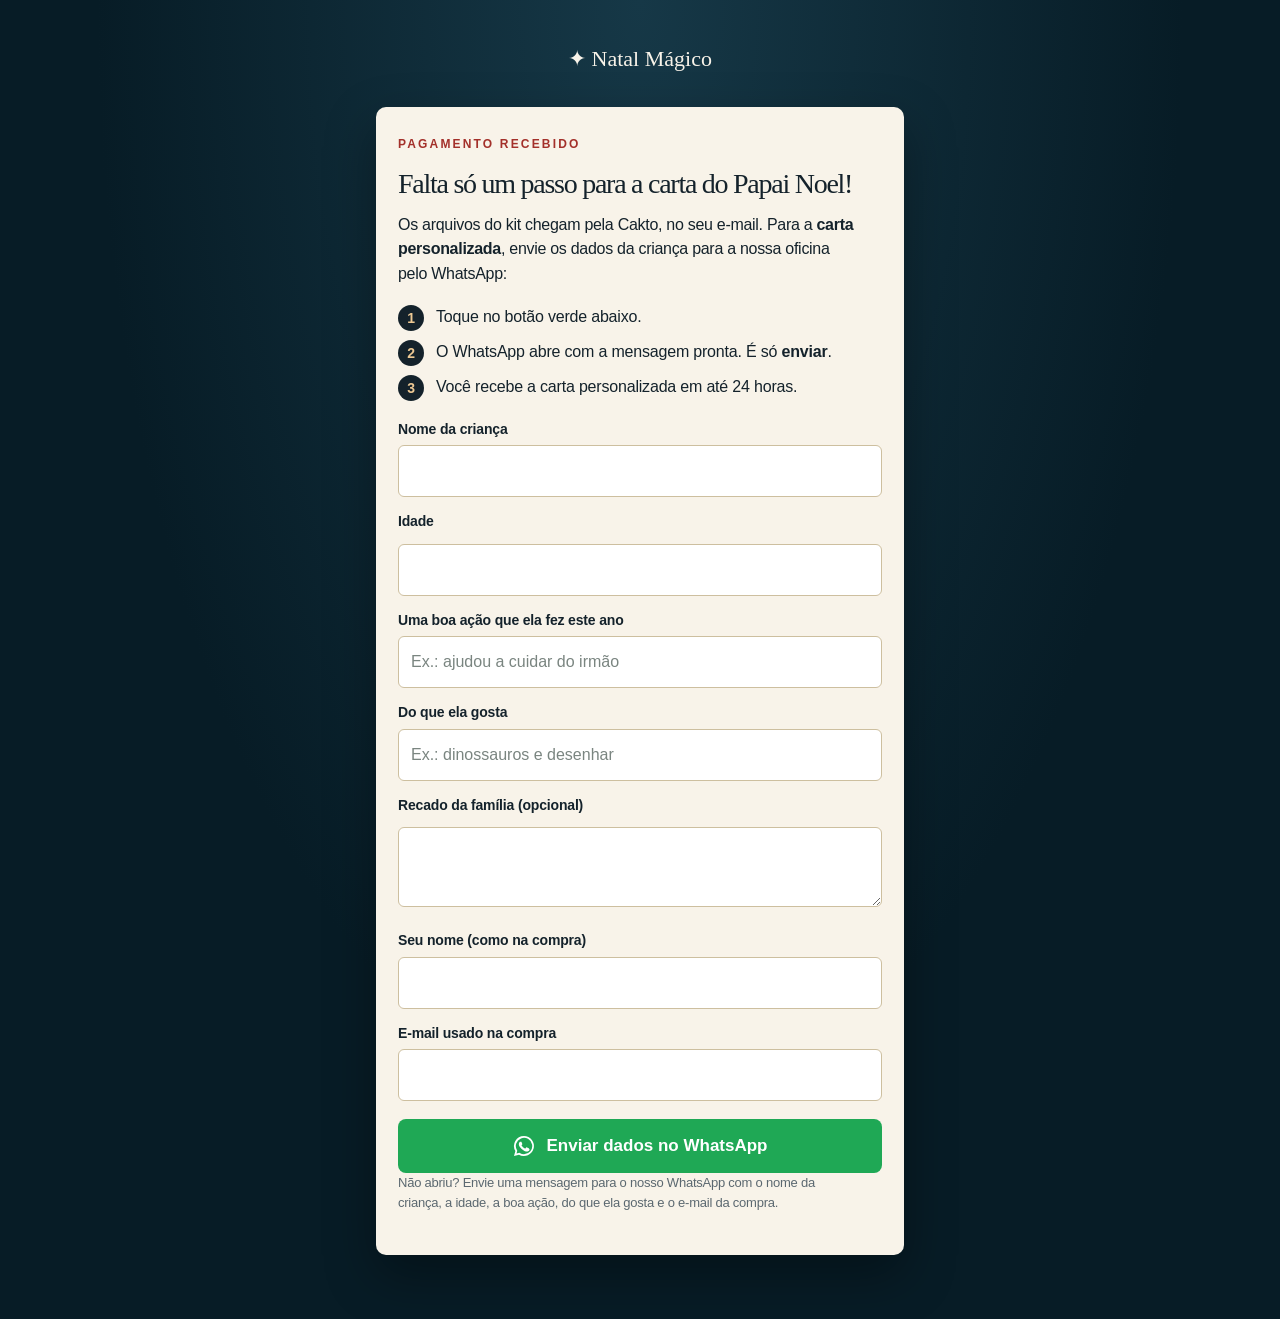
==== obrigado.html @ e135e853 "Automação de WhatsApp pós-compra para a carta personalizada - obrigado.html: página de obrigado com " ====
<!DOCTYPE html>
<html lang="pt-BR">
<head>
<meta charset="utf-8">
<meta name="viewport" content="width=device-width, initial-scale=1">
<title>Pedido recebido · Natal Mágico</title>
<meta name="robots" content="noindex">
<meta name="theme-color" content="#061c29">
<link rel="stylesheet" href="css/styles.css">
<style>
  html{background:#071c26}
  body{min-height:100vh;background:#071c26 radial-gradient(ellipse at top,#163847 0%,#071c26 60%) no-repeat;color:#f8f3e9}
  .ob-wrap{max-width:560px;margin:0 auto;padding:40px 16px 64px}
  .ob-brand{display:block;text-align:center;font-family:Georgia,serif;font-size:22px;color:#f8f3e9;margin-bottom:28px;text-decoration:none}
  .ob-card{background:#f8f3e9;color:#14222b;border-radius:10px;padding:28px 22px;box-shadow:0 20px 50px rgba(0,0,0,.35)}
  .ob-kicker{font-size:12px;letter-spacing:.18em;text-transform:uppercase;color:#a3302a;font-weight:700;margin:0 0 8px}
  .ob-card h1{font-family:Georgia,serif;font-size:28px;line-height:1.2;margin:0 0 12px;color:#14222b}
  .ob-card p{margin:0 0 14px;line-height:1.55}
  .ob-steps{margin:18px 0;padding:0;list-style:none;counter-reset:s}
  .ob-steps li{counter-increment:s;position:relative;padding-left:38px;margin-bottom:12px;line-height:1.45}
  .ob-steps li::before{content:counter(s);position:absolute;left:0;top:0;width:26px;height:26px;border-radius:50%;background:#14222b;color:#edc994;font-weight:700;font-size:14px;display:flex;align-items:center;justify-content:center}
  .ob-summary{background:#fff;border:1px solid #e6dcc8;border-radius:8px;padding:14px 16px;margin:16px 0;font-size:15px}
  .ob-summary dt{font-weight:700;margin-top:6px}
  .ob-summary dd{margin:0 0 4px}
  .ob-form label{display:block;font-weight:650;font-size:14px;margin:12px 0 4px}
  .ob-form input,.ob-form textarea{width:100%;box-sizing:border-box;padding:11px 12px;border:1px solid #cdbf9f;border-radius:6px;font:inherit;background:#fff;color:#14222b}
  .ob-form textarea{min-height:70px;resize:vertical}
  .ob-wa{display:flex;align-items:center;justify-content:center;gap:10px;width:100%;min-height:54px;margin-top:18px;border:0;border-radius:8px;background:#1fa855;color:#fff;font-weight:700;font-size:17px;text-decoration:none;cursor:pointer;box-sizing:border-box;padding:12px 16px}
  .ob-wa:hover{background:#178f47}
  .ob-wa svg{width:24px;height:24px;flex:none;fill:currentColor}
  .ob-small{font-size:13px;color:#5b6870;margin-top:14px}
  .ob-edit{background:none;border:0;color:#a3302a;text-decoration:underline;font:inherit;font-size:14px;cursor:pointer;padding:0;margin-top:4px}
  .ob-error{color:#a3302a;font-size:14px;margin-top:10px}
  [hidden]{display:none!important}
</style>
</head>
<body>
<main class="ob-wrap">
  <a class="ob-brand" href="./">✦ Natal Mágico</a>
  <section class="ob-card" aria-labelledby="ob-title">
    <p class="ob-kicker">Pagamento recebido</p>
    <h1 id="ob-title">Falta só um passo para a carta do Papai Noel!</h1>
    <p>Os arquivos do kit chegam pela Cakto, no seu e-mail. Para a <strong>carta personalizada</strong>, envie os dados da criança para a nossa oficina pelo WhatsApp:</p>
    <ol class="ob-steps">
      <li>Toque no botão verde abaixo.</li>
      <li>O WhatsApp abre com a mensagem pronta. É só <strong>enviar</strong>.</li>
      <li>Você recebe a carta personalizada em até 24 horas.</li>
    </ol>

    <div id="ob-summary-box" hidden>
      <dl class="ob-summary" id="ob-summary"></dl>
      <button type="button" class="ob-edit" id="ob-edit">Corrigir dados</button>
    </div>

    <form class="ob-form" id="ob-form" hidden novalidate>
      <label for="f-child">Nome da criança</label>
      <input id="f-child" maxlength="40" required>
      <label for="f-age">Idade</label>
      <input id="f-age" type="number" inputmode="numeric" min="1" max="17" required>
      <label for="f-deed">Uma boa ação que ela fez este ano</label>
      <input id="f-deed" maxlength="120" required placeholder="Ex.: ajudou a cuidar do irmão">
      <label for="f-likes">Do que ela gosta</label>
      <input id="f-likes" maxlength="120" required placeholder="Ex.: dinossauros e desenhar">
      <label for="f-note">Recado da família (opcional)</label>
      <textarea id="f-note" maxlength="240"></textarea>
      <label for="f-buyer">Seu nome (como na compra)</label>
      <input id="f-buyer" maxlength="60">
      <label for="f-email">E-mail usado na compra</label>
      <input id="f-email" type="email" required>
      <p class="ob-error" id="ob-error" hidden>Preencha os campos obrigatórios.</p>
    </form>

    <a class="ob-wa" id="ob-wa" href="#" target="_blank" rel="noopener">
      <svg viewBox="0 0 24 24" aria-hidden="true"><path d="M12 2a10 10 0 0 0-8.6 15.1L2 22l5-1.3A10 10 0 1 0 12 2Zm0 18.2a8.2 8.2 0 0 1-4.2-1.2l-.3-.2-3 .8.8-2.9-.2-.3A8.2 8.2 0 1 1 12 20.2Zm4.5-6.1c-.2-.1-1.5-.7-1.7-.8-.2-.1-.4-.1-.6.1l-.8 1c-.1.2-.3.2-.5.1a6.7 6.7 0 0 1-3.3-2.9c-.3-.4.2-.4.7-1.3.1-.2 0-.3 0-.4l-.8-1.8c-.2-.5-.4-.4-.6-.4h-.5a1 1 0 0 0-.7.3 3 3 0 0 0-.9 2.2 5.2 5.2 0 0 0 1.1 2.7 11.8 11.8 0 0 0 4.5 4c1.7.7 2.3.8 3.2.6.5-.1 1.5-.6 1.7-1.2.2-.6.2-1.1.2-1.2-.1-.1-.3-.2-.5-.3Z"/></svg>
      Enviar dados no WhatsApp
    </a>
    <p class="ob-small">Não abriu? Envie uma mensagem para o nosso WhatsApp com o nome da criança, a idade, a boa ação, do que ela gosta e o e-mail da compra.</p>
  </section>
</main>
<script src="js/obrigado.js" defer></script>
</body>
</html>
---- css/styles.css ----
/* Natal Mágico — estilos. Sem dependências externas. */
:root{
  --navy:#061c29;--navy-2:#0b2937;--gold:#eac38a;--paper:#f5eddf;--red:#9c302a;--green:#17372f;
  --ink:#24332f;--muted:#b4c3ca;--warm-muted:#505b55;
  --serif:"Iowan Old Style","Palatino Linotype",Palatino,"Book Antiqua",Georgia,serif;
  --sans:system-ui,-apple-system,"Segoe UI",Roboto,"Helvetica Neue",sans-serif;
  --grain:url("data:image/svg+xml,%3Csvg xmlns='http://www.w3.org/2000/svg' width='160' height='160'%3E%3Cfilter id='n'%3E%3CfeTurbulence type='fractalNoise' baseFrequency='.8' numOctaves='2' stitchTiles='stitch'/%3E%3CfeColorMatrix values='0 0 0 0 .35 0 0 0 0 .27 0 0 0 0 .18 0 0 0 .1 0'/%3E%3C/filter%3E%3Crect width='160' height='160' filter='url(%23n)'/%3E%3C/svg%3E");
}
*{box-sizing:border-box}
html{scroll-behavior:smooth;scroll-padding-top:84px;-webkit-text-size-adjust:100%}
body{margin:0;background:var(--navy);color:var(--paper);font:16px/1.6 var(--sans);overflow-x:hidden}
h1,h2,h3,.brand{font-family:var(--serif);font-weight:400;line-height:1.1;margin:0}
h1{font-size:clamp(34px,5vw,68px);max-width:1100px;margin:20px auto 22px;letter-spacing:-.01em;text-wrap:balance}
h2{font-size:clamp(32px,4.4vw,60px);margin:14px 0 22px;letter-spacing:-.01em}
h3{font-size:26px}
p{max-width:580px;margin:0 0 16px}
em{color:var(--gold)}
a{color:inherit;text-decoration:none}
button,input,textarea,select{font:inherit;color:inherit}
button{cursor:pointer}
.sr-only{position:absolute;width:1px;height:1px;overflow:hidden;clip:rect(0 0 0 0);white-space:nowrap}
.skip{position:fixed;left:12px;top:-60px;z-index:100;background:var(--gold);color:#14222b;padding:10px 16px;border-radius:4px;font-weight:650}
.skip:focus{top:12px}
:focus-visible{outline:3px solid var(--gold);outline-offset:3px;border-radius:2px}
.warm :focus-visible,.paper-bg :focus-visible,dialog :focus-visible{outline-color:var(--red)}

/* Botões e rótulos */
.btn{display:inline-flex;align-items:center;justify-content:center;gap:8px;min-height:48px;padding:12px 24px;border:1px solid var(--gold);border-radius:4px;background:var(--gold);color:#14222b;font-weight:650;font-size:15px;transition:transform .2s,box-shadow .2s,background .2s}
.btn:hover{transform:translateY(-2px);box-shadow:0 8px 30px #eac38a30}
.btn.ghost{background:transparent;color:var(--paper);border-color:#ffffff66}
.btn.dark{background:var(--navy);border-color:var(--navy);color:var(--paper)}
.btn.red{background:var(--red);border-color:var(--red);color:#fff}
.btn[disabled]{opacity:.55;cursor:not-allowed;transform:none;box-shadow:none}
.eyebrow{color:var(--gold);font-size:12px;letter-spacing:.2em;text-transform:uppercase;font-weight:600}
.warm .eyebrow{color:var(--red)}
.muted{color:var(--muted)}
.small{font-size:13px}

/* Navegação fixa */
nav.top{position:fixed;top:0;left:0;right:0;z-index:30;display:flex;align-items:center;justify-content:space-between;gap:12px;padding:12px 5%;border-bottom:1px solid #ffffff14;transition:background .3s,backdrop-filter .3s}
nav.top.solid{background:#061c29e6;backdrop-filter:blur(8px);-webkit-backdrop-filter:blur(8px)}
.brand{font-size:24px;display:flex;align-items:center;gap:8px;white-space:nowrap}
.brand svg{width:18px;height:18px;fill:var(--gold)}
.brand span{color:var(--gold)}
nav .links{display:flex;align-items:center;gap:22px;font-size:14px}
nav .links a:not(.btn):hover{color:var(--gold)}
nav .btn{min-height:44px;padding:8px 18px;font-size:14px;white-space:nowrap}
.audio{width:44px;height:44px;border-radius:50%;border:1px solid #d7b17a77;background:#0b2937cc;color:var(--gold);display:grid;place-items:center;padding:0}
.audio svg{width:20px;height:20px;fill:none;stroke:currentColor;stroke-width:1.7;stroke-linecap:round}
.audio .off{display:none}
.audio[aria-pressed="false"] .on{display:none}
.audio[aria-pressed="false"] .off{display:block}

/* Jornada de rolagem: a cena é fixa e a posição controla o progresso real da rolagem */
.scroll-journey{height:400svh;position:relative}
.hero{position:sticky;top:0;height:100svh;min-height:640px;overflow:hidden;isolation:isolate;text-align:center;background:radial-gradient(ellipse at 50% 55%,#214458 0,#0c2a3b 40%,#04141f 85%)}
.hero:after{content:'';position:absolute;inset:auto 0 0;height:60px;background:linear-gradient(transparent,var(--navy));z-index:2;pointer-events:none}
.hero:before{content:'';position:absolute;inset:0 0 auto;height:48%;z-index:3;pointer-events:none;background:linear-gradient(rgba(4,20,31,.78),rgba(4,20,31,.35) 55%,transparent)}
.hero-content{position:relative;z-index:3;padding:118px 20px 0;will-change:opacity,transform}
.hero-content p{margin:0 auto 24px;color:#cbd5d8;font-size:18px}
.actions{display:flex;justify-content:center;gap:12px;flex-wrap:wrap}
.hero-price{display:block;margin-top:18px;color:#c3ced1;font-size:14px}
.hero-price strong{color:var(--gold);font-weight:650}
.scene{position:absolute;left:0;bottom:0;width:100%;height:46%;transform-origin:50% 78%;will-change:transform,opacity;z-index:1}
.door-light{position:absolute;inset:0;z-index:2;opacity:0;pointer-events:none;background:radial-gradient(ellipse at 50% 72%,#ffd9a0 0,#f0a34e 28%,#7a4220 62%,#1a1010 100%);will-change:opacity}
.snow{position:absolute;inset:0;pointer-events:none;overflow:hidden;z-index:3}
.flake{position:absolute;top:0;background:#fff;border-radius:50%;opacity:.5;animation:fall linear infinite}
.snow.paused .flake{animation-play-state:paused}
@keyframes fall{from{transform:translateY(-30px)}to{transform:translateY(105vh)}}
.workshop{position:absolute;inset:0;z-index:2;opacity:0;pointer-events:none;overflow:hidden;will-change:opacity,transform;background:radial-gradient(ellipse at 55% 35%,#c17d3e55,transparent 50%),repeating-linear-gradient(90deg,#241d19 0,#241d19 13%,#35291f 13.3%,#211b17 13.7%)}
.workshop-window{position:absolute;left:15%;top:6%;height:34%;width:25%;max-width:280px;border:16px solid #4e3422;border-radius:100px 100px 0 0;background:radial-gradient(ellipse at bottom,#607e8b,#081c2c);box-shadow:0 0 0 3px #b9864450,0 0 120px #e8bb7620}
.workshop-window:before,.workshop-window:after{content:'';position:absolute;background:#4e3422}
.workshop-window:before{width:10px;height:100%;left:calc(50% - 5px)}
.workshop-window:after{height:10px;width:100%;top:50%}
.hearth-glow{position:absolute;right:0;bottom:30%;width:46%;height:60%;background:radial-gradient(ellipse at 80% 70%,#f2a54655,transparent 65%);pointer-events:none}
.desk{position:absolute;bottom:-10%;left:-10%;width:120%;height:59%;background:var(--grain),repeating-linear-gradient(3deg,#6b442c 0,#765035 5px,#62412c 8px,#4d3123 14px);transform:perspective(1100px) rotateX(28deg);box-shadow:0 -15px 80px #0008;border-top:12px solid #a07849}
.ink{position:absolute;left:19%;top:28%;width:90px;height:90px;transform:rotate(-23deg);opacity:.9}
.ink svg{width:100%;height:100%}
.scroll-envelope{position:absolute;left:50%;top:6%;width:380px;height:230px;transform:translateX(-50%) rotate(-6deg);perspective:1100px;--open:0;--lift:0;--seal:0}
.env-back{position:absolute;inset:0;background:#c6ac80;border-radius:4px;box-shadow:0 28px 45px #100b0b77}
.env-front{position:absolute;inset:0;z-index:4;background:#e4d0a9;clip-path:polygon(0 0,50% 53%,100% 0,100% 100%,0 100%);filter:drop-shadow(0 -2px 2px #6d503044)}
.env-front:after{content:'';position:absolute;inset:0;background:#eedcba;clip-path:polygon(0 100%,50% 40%,100% 100%)}
.env-flap{position:absolute;inset:0;z-index:6;background:#d6be97;clip-path:polygon(0 0,100% 0,50% 56%);transform-origin:50% 0;transform:rotateX(calc(var(--open)*180deg));filter:drop-shadow(0 3px 2px #49351c55)}
.env-seal{position:absolute;left:calc(50% - 27px);top:42%;height:54px;width:54px;display:grid;place-items:center;border-radius:50%;background:#922921;color:#efc280;border:4px double #d39363;z-index:7;font:italic 24px var(--serif);transform:translate(calc(var(--seal)*34px),calc(var(--seal)*90px)) rotate(calc(var(--seal)*38deg));opacity:calc(1 - var(--seal));box-shadow:0 4px 12px #0006}
/* A carta nasce dentro do envelope e só se revela à medida que sobe */
.journey-letter{position:absolute;left:7%;width:86%;height:340px;bottom:20px;z-index:3;background:var(--grain),#fbf0dc;color:#58402b;border:7px double #b7965d80;padding:26px 16px;text-align:center;box-shadow:0 3px 15px #0003;transform:translateY(calc(130px - var(--lift)*335px)) rotate(calc(var(--lift)*5deg));clip-path:inset(0 0 calc((1 - var(--lift))*130px) 0)}
.journey-letter .stamp{font-size:9px;letter-spacing:.18em;color:#9a4930}
.journey-letter h3{font-size:27px;margin:18px 0 12px}
.journey-letter p{font:14px/1.65 var(--serif);margin:0 auto 10px}
.journey-letter .signature{font-size:26px;margin-top:6px}
.journey-letter small{font-size:10px;color:#85705a;display:block;margin-top:6px}
.hl{background:linear-gradient(transparent 62%,rgba(234,195,138,calc(var(--lift,0)*.9)) 62%)}
.candle{position:absolute;right:15%;top:-22%;height:110px;width:34px;background:linear-gradient(90deg,#ae874f,#f5d799,#c6a265);box-shadow:0 10px 15px #0008}
.flame{position:absolute;bottom:100%;left:5px;width:24px;height:42px;border-radius:80% 10% 65% 45%;transform:rotate(-25deg);background:#fff3b2;box-shadow:0 0 30px #ffcd66,0 0 90px 45px #f3ad4c33;animation:flicker 2.6s ease-in-out infinite}
@keyframes flicker{0%,100%{opacity:1}45%{opacity:.86}60%{opacity:.95}}
.chapter{position:absolute;z-index:4;left:8%;right:8%;top:14%;text-align:center;opacity:0;visibility:hidden;pointer-events:none;will-change:opacity}
.chapter h2{font-size:clamp(34px,4.6vw,66px);text-shadow:0 4px 40px #000a;margin:10px 0 14px}
.chapter p{margin:0 auto;color:#e1e5df;text-shadow:0 2px 16px #000a}
.chapter-two{left:56%;right:4%;text-align:left}
.chapter-two p{margin:0}
.chapter-three{top:10%}
.chapter-three h2{font-size:clamp(28px,3.6vw,50px)}
.chapter-three .actions{margin-top:10px;pointer-events:auto}
.journey-progress{position:absolute;bottom:0;left:0;height:3px;width:100%;z-index:10;background:#ffffff16}
.journey-progress i{display:block;height:100%;background:var(--gold);width:0}
.scroll-hint{position:absolute;bottom:22px;left:0;right:0;z-index:10;font-size:11px;letter-spacing:.2em;color:var(--gold);pointer-events:none}
.journey-links{position:absolute;right:5%;bottom:18px;z-index:12;display:flex;gap:18px;font-size:13px}
.journey-links a{color:#efe3c8;border-bottom:1px solid #efe3c880;padding:10px 0}
.journey-links a:hover{color:var(--gold)}

/* Seções */
section.content{padding:100px 6%;max-width:1360px;margin:auto}
.warm{background:var(--grain),var(--paper);color:var(--ink)}
.warm p{color:var(--warm-muted)}
.center{text-align:center}
.center p{margin-left:auto;margin-right:auto}
.split{display:grid;grid-template-columns:1fr 1fr;gap:80px;align-items:center}
.trust{background:var(--navy-2);border-block:1px solid #ffffff14}
.trust ul{list-style:none;margin:0 auto;padding:18px 6%;max-width:1360px;display:grid;grid-template-columns:repeat(4,1fr);gap:16px;font-size:14px;color:#d6dfe2}
.trust li{display:flex;gap:10px;align-items:flex-start}
.trust svg{flex:none;width:18px;height:18px;margin-top:3px;stroke:var(--gold);fill:none;stroke-width:2;stroke-linecap:round;stroke-linejoin:round}
.reveal{transition:opacity .8s,transform .8s}
.js .reveal{opacity:0;transform:translateY(26px)}
.js .reveal.visible{opacity:1;transform:none}

/* Carta */
.letter-stage{position:relative;min-height:540px;display:grid;place-items:center;background:radial-gradient(ellipse,#80613933,transparent 70%)}
.letter{background:var(--grain),var(--paper);color:#574331;padding:40px 34px;width:min(340px,100%);box-shadow:0 25px 60px #0007;transform:rotate(-3deg);border:8px double #b9996266}
.letter .stamp{text-align:center;color:var(--red);font-size:11px;letter-spacing:.18em}
.letter h3{font-size:25px;margin:14px 0 10px}
.letter p{font:15px/1.75 var(--serif);color:#574331;margin:0 0 10px}
.letter .signature{font:italic 30px var(--serif);color:var(--red)}
.letter small{color:#85705a;font-size:12px}
.seal{position:absolute;bottom:26px;right:12%;width:70px;height:70px;border-radius:50%;background:var(--red);border:5px double #d68c61;display:grid;place-items:center;font:28px var(--serif);color:#f3c88f;box-shadow:0 6px 20px #0005}
.letter [data-k]{border-radius:3px;transition:background .35s,box-shadow .35s}
.letter [data-k].on{background:#eac38a99;box-shadow:0 0 0 3px #eac38a99}
.chips{display:flex;flex-wrap:wrap;gap:10px;margin:22px 0 14px}
.chip{min-height:44px;padding:8px 16px;border:1px solid #ffffff40;border-radius:30px;background:transparent;font-size:14px}
.chip[aria-pressed="true"]{background:var(--gold);color:#14222b;border-color:var(--gold)}
.chip-note{min-height:3.2em;color:#d3dde0;font-size:15px}

/* Vídeo */
.video{position:relative;min-height:380px;border:1px solid #d8bd8844;border-radius:180px 180px 8px 8px;background:radial-gradient(ellipse at 50% 75%,#c4853a60,#291e18 65%);display:flex;align-items:center;justify-content:center;flex-direction:column;overflow:hidden;padding:28px}
.video svg.santa{width:170px;height:auto;filter:drop-shadow(0 10px 25px #dba15155)}
.play{margin-top:14px;display:inline-flex;align-items:center;gap:10px;min-height:48px;padding:10px 20px 10px 12px;border-radius:30px;border:0;background:var(--gold);color:#192b32;font-weight:650;font-size:14px}
.play svg{width:28px;height:28px}
.video small{margin-top:14px;font-size:12px;color:#dbcbae;letter-spacing:.08em}
.facts{display:flex;flex-wrap:wrap;gap:8px;margin:20px 0 0;padding:0;list-style:none}
.facts li{border:1px solid #ffffff2a;padding:7px 14px;border-radius:30px;font-size:13px}

/* Prévias dos materiais */
.materials{display:grid;grid-template-columns:repeat(6,1fr);gap:22px;margin-top:48px;text-align:left}
.mat{grid-column:span 2;margin:0}
.mat.wide{grid-column:span 4}
.stage{background:#e9dcc3;border:1px solid #d3bf9a;border-radius:6px;padding:16px;display:grid;place-items:center;transition:transform .3s,box-shadow .3s}
.mat:hover .stage{transform:translateY(-4px);box-shadow:0 14px 30px #4a37201f}
.stage svg{width:100%;height:100%;display:block;filter:drop-shadow(0 6px 10px #3a281822)}
.stage.p{aspect-ratio:1/1.12}
.stage.l{aspect-ratio:4/2.8}
.stage.w{aspect-ratio:297/210;padding:16px 20px}
.mat figcaption{padding:12px 4px 0;font-size:14px;line-height:1.45;color:var(--warm-muted)}
.mat figcaption strong{display:block;color:var(--ink);font-family:var(--serif);font-weight:400;font-size:20px}
.extras{grid-column:span 4;display:flex;flex-direction:column;justify-content:center;padding:6px 8px}
.extras ul{margin:8px 0 0;padding:0;list-style:none}
.extras li{padding:9px 0;border-bottom:1px solid #c8ba9f;font-size:15px;color:var(--warm-muted)}
.extras li strong{color:var(--ink)}
.note-line{font-size:13px;max-width:none;margin-top:28px}

/* Passos */
.steps{display:grid;grid-template-columns:repeat(3,1fr);gap:55px;margin-top:50px}
.stepnum{color:var(--gold);font:italic 46px var(--serif)}
.steps h3{margin:6px 0 8px}
.steps p{font-size:15px;color:var(--muted)}

/* Comparação */
.cmp{table-layout:fixed;width:100%;max-width:920px;margin:40px auto 10px;border-collapse:collapse;text-align:left;background:#fff6;border:1px solid #d8cbb6;border-radius:6px;overflow:hidden}
.cmp th,.cmp td{padding:13px 16px;border-bottom:1px solid #d8cbb6;font-size:15px;vertical-align:middle}
.cmp thead th{vertical-align:bottom;padding:26px 16px;background:#fff8}
.cmp thead th.feat{background:var(--navy-2);color:var(--paper)}
.cmp .pname{font:24px var(--serif);display:block}
.cmp .pprice{font:40px var(--serif);display:block;margin:6px 0 2px}
.cmp .psub{font-size:12px;font-weight:400;display:block;margin-bottom:14px;opacity:.85}
.cmp .btn{width:100%;font-size:14px;padding:10px 12px}
.cmp tbody th{font-weight:500;color:var(--ink)}
.cmp td{text-align:center}
.cmp thead th:first-child,.cmp tbody th{width:40%}
.cmp .btn{white-space:normal;line-height:1.25}
.cmp td svg{width:20px;height:20px;stroke:#ad7d41;fill:none;stroke-width:2.4;stroke-linecap:round;stroke-linejoin:round}
.cmp td.no{color:#8a8f87}
.cmp td.feat{background:#0927350d}
.addon-note{max-width:920px;margin:18px auto 0;padding:16px 20px;border:1px dashed #a88d62;border-radius:6px;font-size:15px;text-align:left}
.addon-note strong{color:var(--ink)}

/* Formulário */
.formwrap{max-width:780px;margin:36px auto 0;background:#ffffff0a;padding:34px;border:1px solid #ffffff22;border-radius:6px;text-align:left}
.stepper{display:flex;gap:8px;list-style:none;margin:0 0 26px;padding:0;font-size:13px}
.stepper li{flex:1;padding-top:10px;border-top:3px solid #ffffff2a;color:#9fb1b9}
.stepper li.done,.stepper li.active{border-color:var(--gold);color:var(--paper)}
.stepper li.active{font-weight:650}
fieldset{border:0;margin:0;padding:0;display:grid;grid-template-columns:1fr 1fr;gap:18px}
fieldset[hidden]{display:none}
legend{padding:0;margin-bottom:16px;font:26px var(--serif);float:left;width:100%}
legend+*{clear:both}
label,.lbl{font-size:14px;display:block;font-weight:500}
.opt{color:#9fb1b9;font-weight:400}
input[type=text],input[type=number],textarea{width:100%;padding:13px;margin-top:6px;background:#f4eddf;color:#24342f;border:1px solid #d4c3a7;border-radius:3px;min-width:0;min-height:48px;font-size:16px}
textarea{resize:vertical}
input::placeholder,textarea::placeholder{color:#7a8580}
input[aria-invalid="true"],textarea[aria-invalid="true"]{border:2px solid #d9534f}
.err{color:#ffb4a8;font-size:13px;min-height:1.2em;display:block;margin-top:4px}
.hint{font-size:12px;color:#9fb1b9;display:flex;justify-content:space-between;gap:10px;margin-top:4px}
.full{grid-column:1/-1}
.plans{display:grid;grid-template-columns:1fr 1fr;gap:12px}
.plan-opt{position:relative;display:block;padding:16px;border:1px solid #ffffff33;border-radius:6px;cursor:pointer}
.plan-opt input{position:absolute;opacity:0}
.plan-opt:has(input:checked){border-color:var(--gold);background:#eac38a14}
.plan-opt:has(input:focus-visible){outline:3px solid var(--gold);outline-offset:2px}
.plan-opt b{font:20px var(--serif);display:block;font-weight:400}
.plan-opt span{font-size:14px;color:var(--muted)}
.check{display:flex;gap:12px;align-items:flex-start;padding:14px 16px;border:1px solid #ffffff33;border-radius:6px;cursor:pointer}
.check input{width:22px;height:22px;margin:2px 0 0;flex:none;accent-color:var(--gold)}
.review{margin:0;padding:18px 20px;background:#eac38a12;border:1px solid #eac38a44;display:grid;grid-template-columns:auto 1fr;gap:6px 18px;font-size:14px}
.review dt{color:#9fb1b9}
.review dd{margin:0;overflow-wrap:anywhere}
.totalbox{padding:16px 20px;background:#eac38a12;border:1px solid #eac38a44;font-size:15px}
.totalbox strong{font:32px var(--serif);color:var(--gold);font-weight:400;margin-left:8px}
.form-actions{display:flex;justify-content:space-between;gap:12px;margin-top:26px}
.form-actions .btn{flex:0 1 auto}
.form-actions .btn:last-child{margin-left:auto}
.result{background:var(--grain),var(--paper);color:#493b2b;padding:30px;margin-top:26px;border-radius:4px}
.result[hidden]{display:none}
.result p{font:17px/1.7 var(--serif);color:#493b2b;max-width:none}
.result .tagline{font:600 12px var(--sans);letter-spacing:.14em;color:var(--red);text-transform:uppercase;margin-bottom:6px}
.result .status{margin-top:22px;padding-top:18px;border-top:1px solid #cdb994;display:flex;flex-wrap:wrap;gap:14px;align-items:center}
.result .status p{font:14px/1.5 var(--sans);flex:1 1 240px;margin:0;color:#5c4d3a}

/* FAQ */
.faq{max-width:780px;margin:44px auto 0}
details{border-bottom:1px solid #ffffff25;padding:6px 0;text-align:left}
summary{cursor:pointer;font-size:17px;padding:14px 0;min-height:48px;list-style:none;display:flex;justify-content:space-between;gap:16px;align-items:center}
summary::-webkit-details-marker{display:none}
summary:after{content:'+';color:var(--gold);font-size:24px;line-height:1}
details[open] summary:after{content:'–'}
details p{font-size:15px;color:var(--muted);max-width:none;padding-bottom:12px}
.ending{padding:100px 6%;text-align:center;background:radial-gradient(ellipse at bottom,#294452,#061c29 70%)}
.ending p{margin:0 auto 28px;color:#b9c8cf}
footer{display:flex;justify-content:space-between;gap:20px;padding:30px 6%;font-size:13px;color:#a9bac3;border-top:1px solid #ffffff15}
dialog{background:var(--grain),var(--paper);color:var(--ink);border:0;padding:34px;max-width:520px;width:90%;border-radius:5px}
dialog::backdrop{background:#00111dcc}
dialog h3{font-size:28px;margin:8px 0 12px}
dialog p{font-size:16px;color:#3e4a45;max-width:none}
.close{position:absolute;top:8px;right:8px;width:44px;height:44px;border:0;background:none;font-size:28px;color:var(--ink)}
noscript p{padding:12px 6%;background:var(--red);color:#fff;max-width:none;text-align:center}

@media(max-width:900px){
  .split{grid-template-columns:1fr;gap:34px}
  .trust ul{grid-template-columns:1fr 1fr}
  .materials{grid-template-columns:1fr 1fr;gap:16px}
  .mat,.mat.wide,.extras{grid-column:span 1}
  .mat.wide,.extras{grid-column:1/-1}
  nav .links>a:not(.btn){display:none}
}
@media(max-width:700px){
  nav.top{padding:10px 4%}
  .brand{font-size:21px}
  .scroll-journey{height:360svh}
  .hero{min-height:600px}
  .hero-content{padding:92px 18px 0}
  h1{font-size:clamp(30px,8.4vw,38px);margin:12px auto 14px}
  h1 br{display:none}
  .hero-content p{font-size:16px;max-width:340px;margin-bottom:18px}
  .hero .btn{padding:12px 18px;font-size:14px;min-height:46px}
  .hero-price{font-size:13px;margin-top:12px}
  .scene{height:34%;width:210%;left:-55%}
  .scroll-envelope{width:290px;height:180px;top:8%}
  .journey-letter{height:290px;padding:18px 12px;transform:translateY(calc(130px - var(--lift)*270px)) rotate(calc(var(--lift)*5deg))}
  .journey-letter h3{font-size:22px;margin:12px 0 8px}
  .journey-letter p{font-size:12.5px;line-height:1.55}
  .journey-letter .signature{font-size:22px}
  .env-seal{left:calc(50% - 22px);height:44px;width:44px;font-size:20px}
  .workshop-window{left:8%;width:42%;top:5%;height:28%;border-width:12px}
  .desk{height:46%;bottom:-4%;transform:perspective(900px) rotateX(15deg)}
  .candle{right:8%;height:70px;width:24px;top:-20%}
  .flame{left:3px;width:18px;height:30px}
  .ink{left:6%;top:30%;width:56px;height:56px}
  .chapter{top:15%}
  .chapter-two{left:8%;right:8%;text-align:center;top:11%}
  .chapter-two p{margin:0 auto}
  .chapter-three{top:11%}
  .chapter p{font-size:14.5px;max-width:300px}
  .chapter h2{font-size:34px}
  .chapter-three h2{font-size:27px}
  .journey-links{right:auto;left:5%;bottom:14px;gap:16px;font-size:12px}
  .scroll-hint{display:none}
  section.content{padding:68px 6%}
  .letter-stage{min-height:480px}
  .video{min-height:330px}
  .steps{grid-template-columns:1fr;gap:26px;margin-top:30px}
  .stepnum{font-size:34px}
  .cmp th,.cmp td{padding:11px 10px;font-size:13.5px}
  .cmp thead th:first-child,.cmp tbody th{width:34%}
  .cmp thead th{padding:18px 8px}
  .cmp .btn{font-size:12.5px;padding:8px 6px}
  .cmp .pname{font-size:18px}.cmp .pprice{font-size:25px;white-space:nowrap}.cmp .psub{font-size:11px}
  .formwrap{padding:22px 18px}
  fieldset{grid-template-columns:1fr}
  fieldset>*{grid-column:1/-1}
  .plans{grid-template-columns:1fr}
  .stepper{font-size:12px}
  .form-actions .btn{padding:12px 16px}
  footer{flex-direction:column}
}
@media(max-width:380px){.trust ul{grid-template-columns:1fr}.materials{grid-template-columns:1fr}.mat,.mat.wide,.extras{grid-column:1/-1}}
@media(prefers-reduced-motion:reduce){
  html{scroll-behavior:auto}
  .scroll-journey{height:auto}
  .hero{position:relative;height:100svh}
  .workshop,.chapter,.journey-progress,.scroll-hint,.door-light,.snow{display:none}
  .scene{transform:none!important;opacity:1!important}
  .hero-content{opacity:1!important;transform:none!important}
  .js .reveal{opacity:1;transform:none}
  .reveal,.btn,.stage{transition:none}
  .flame{animation:none}
}
@media(max-width:400px){
  nav.top{padding:8px 3%;gap:6px}
  .brand{font-size:18px;gap:5px}.brand svg{width:14px;height:14px}
  nav .links{gap:8px}
  nav .btn{padding:8px 12px;font-size:13px}
  .audio{width:40px;height:40px}
}


/* Refinamento editorial: contraste, tipografia e espaço; jornada preservada. */
:root{--navy:#071c26;--navy-2:#102b35;--gold:#edc994;--paper:#f8f3e9;--muted:#bdcbd0;--serif:Georgia,"Times New Roman",serif;--sans:"Segoe UI",system-ui,-apple-system,sans-serif;--measure:62ch}
body{font-size:16px;line-height:1.75}h1,h2,h3{text-wrap:balance}h1,h2{letter-spacing:-.045em;line-height:1.04}h1{font-size:clamp(42px,6.5vw,88px);max-width:950px;margin:22px auto 25px}h2{font-size:clamp(36px,4.8vw,66px)}h1 em,h2 em{font-weight:400}p{text-wrap:pretty;max-width:var(--measure)}.eyebrow{font-size:10px;letter-spacing:.23em;font-weight:650}.btn{border-radius:100px;padding:15px 25px;font-size:14px;letter-spacing:.01em;box-shadow:none}.btn:hover{box-shadow:0 6px 24px #eac38a16}.btn.ghost{border-color:#c6d3d444;background:#ffffff03}.btn.ghost:hover{background:#ffffff09}.hero-content{padding-top:124px}.hero-content p{font-size:17px;line-height:1.75;max-width:590px}.hero-price{font-size:12px;letter-spacing:.01em;margin-top:21px}.hero:before{background:linear-gradient(#04141fe8,#04141f55 70%,transparent);height:62%}nav.top{padding:15px 5%;border-bottom:1px solid #ffffff0c}nav .brand{letter-spacing:-.03em}nav .links{font-size:12px;gap:27px}nav .btn{font-size:12px;padding:9px 20px}.audio{border-color:#ffffff25;background:transparent}.trust{background:#0c2430;border:0}.trust ul{padding:25px 6%;font-size:12px;gap:25px;color:#bcccd1}.trust svg{width:16px;height:16px}.warm{background:var(--paper)}section.content{padding:120px 7%;max-width:1400px}.split{gap:100px}.letter-stage{border-radius:48% 48% 8px 8px;background:radial-gradient(ellipse at center,#edc99415,transparent 72%)}.letter{padding:42px 34px;transform:rotate(-4deg);border:6px double #b9996255;box-shadow:0 20px 80px #0005}.chips{gap:8px}.chip{font-size:12px;border-color:#ffffff25;padding:8px 14px}.chip-note{font-size:14px;color:#aebfc5}.video{border-radius:12px;min-height:420px;background:radial-gradient(ellipse at 50% 70%,#a66b3445,#142830 76%);border:1px solid #eac38a25}.video small{letter-spacing:.04em;font-size:10px}.video svg.santa{width:190px}.play{font-size:13px;padding:12px 22px}.facts li{font-size:12px;border:0;background:#ffffff05}.materials{gap:35px;margin-top:60px}.stage{border:0;border-radius:10px;background:#ede6d8;padding:28px}.mat figcaption{padding:20px 2px 0;font-size:13px;line-height:1.65}.mat figcaption strong{font-size:23px;margin-bottom:5px}.mat:hover .stage{transform:translateY(-5px);box-shadow:0 16px 35px #4a37200d}.extras{padding-left:25px}.extras h3{font-size:28px}.extras li{font-size:14px;border-color:#dfd7c8}.steps{gap:55px}.steps>div{border-top:1px solid #ffffff20;padding-top:25px}.stepnum{font:13px var(--sans);letter-spacing:.12em}.steps h3{font-size:27px;margin-top:20px}.steps p{font-size:14px}.cmp{background:transparent;border:0;margin-top:55px;max-width:1000px}.cmp th,.cmp td{border-color:#dfd7c8;padding:18px;font-size:14px}.cmp thead th{background:#ede7dc;padding:30px 18px}.cmp thead th.feat{background:#102b35}.cmp .pname{font-size:25px}.cmp .pprice{font-family:var(--sans);font-size:37px;font-weight:550;letter-spacing:-.06em;margin:18px 0 8px;font-variant-numeric:tabular-nums}.cmp .psub{font-size:11px;line-height:1.6;min-height:35px}.cmp .btn{font-size:12px;min-height:46px}.addon-note{max-width:1000px;border:0;border-left:2px solid #bd925f;border-radius:0;background:#ede7dc;padding:20px 25px;font-size:13px;line-height:1.8}.formwrap{background:#102b3570;border-color:#ffffff14;border-radius:12px;padding:40px}.stepper{margin-bottom:35px}.stepper li{font-size:12px;border-top-width:2px}.stepper li.active{color:var(--gold)}input[type=text],input[type=number],textarea{border-radius:7px;padding:15px;background:#f8f3e9}.err{font-size:12px}.hint{font-size:11px}.review,.totalbox{border-radius:8px;border-color:#eac38a22;background:#eac38a08}.totalbox strong{font-family:var(--sans);font-size:28px;font-weight:550;letter-spacing:-.04em}.plan-opt,.check{border-radius:8px}.faq{max-width:800px}summary{font-size:16px;padding:20px 0}details{border-color:#ffffff15}details p{font-size:14px}.ending{padding:130px 6%;background:radial-gradient(ellipse at bottom,#23414c,#071c26 75%)}footer{padding:35px 6%;font-size:11px}.stage svg{filter:drop-shadow(0 8px 15px #3a281818)}
@media(max-width:900px){.split{gap:40px}.materials{gap:22px}.extras{padding-left:0}section.content{padding:85px 6%}}
@media(max-width:700px){.hero-content{padding:108px 19px 0}h1{font-size:clamp(40px,10vw,58px);max-width:540px;margin:18px auto 22px;letter-spacing:-.045em}h1 br{display:block}.hero-content p{font-size:15px;max-width:330px;line-height:1.7}.hero-content p br{display:none}.hero .btn{font-size:12px;padding:12px 16px}.hero-price{font-size:12px}.eyebrow{font-size:9px;letter-spacing:.18em}.hero-content>.eyebrow{max-width:270px;margin:auto}.scene{height:31%}h2{font-size:clamp(35px,9vw,48px)}section.content{padding:75px 6%}.letter-stage{min-height:480px}.video{min-height:340px}.trust ul{font-size:11px;padding:22px 6%;gap:18px}.materials{gap:24px 16px;margin-top:35px}.stage{padding:15px}.mat figcaption strong{font-size:20px}.mat figcaption{font-size:12px;padding-top:13px}.steps>div{padding-top:20px}.steps h3{margin-top:12px}.cmp{margin-top:35px}.cmp th,.cmp td{padding:14px 7px;font-size:12px}.cmp thead th{padding:24px 8px}.cmp .pname{font-size:18px}.cmp .pprice{font-size:24px;letter-spacing:-.06em}.cmp .btn{font-size:11px;padding:10px 7px;border-radius:18px;line-height:1.4}.cmp .psub{font-size:10px;min-height:48px}.formwrap{padding:26px 20px}.form-actions .btn{font-size:13px}.ending{padding:85px 6%}.chapter h2{letter-spacing:-.035em}}
@media(max-width:380px){nav .links{gap:7px}nav .btn{padding:9px 12px;font-size:11px}.hero-content{padding-top:94px}h1{font-size:39px}.hero .actions{gap:8px}.hero .btn{padding:12px 14px}.hero-content p{font-size:14px}.scene{height:28%}.cmp .pprice{font-size:22px}}
/* Direção Stillwood: títulos sem serifa, grid editorial e contraste limpo. */
:root{--display:Arial,"Helvetica Neue",Helvetica,sans-serif;--navy:#07191f;--navy-2:#10272d;--gold:#eed2a4;--paper:#f7f4ed}
h1,h2,h3{font-family:var(--display);font-weight:500;letter-spacing:-.065em;line-height:1.02}h1 em,h2 em{font-style:normal;color:var(--gold)}h2{font-size:clamp(37px,4.9vw,68px);font-weight:500}h3{letter-spacing:-.045em}.brand{font-family:var(--display);font-weight:500;letter-spacing:-.055em;font-size:25px}.hero{background:radial-gradient(ellipse at 67% 65%,#21404a,#0b242d 45%,#041116 90%)}.hero-content{text-align:left;padding:132px 7% 0;max-width:1400px;margin:auto}.hero-content .eyebrow{font-size:10px;letter-spacing:.17em;margin:0 0 25px;max-width:none}.hero-content h1{font-size:clamp(53px,6.8vw,96px);max-width:1060px;margin:0 0 25px;line-height:.99;letter-spacing:-.067em;text-wrap:balance}.hero-content p{font-size:16px;max-width:490px;margin:0 0 25px;line-height:1.7;color:#c2ced0}.hero-content .actions{justify-content:flex-start;gap:12px}.hero-price{margin-top:20px;font-size:11px}.hero:before{background:linear-gradient(110deg,#031116cc,transparent 90%);height:75%}.btn{font-weight:550;letter-spacing:-.015em;border-radius:6px;padding:14px 23px;font-size:13px}.btn.ghost{border-color:#d6ded04d;background:transparent}.btn:hover{transform:translateY(-2px);box-shadow:none;background:#f8dfb7}.btn.ghost:hover{background:#ffffff0a}.scene{height:43%}.chapter h2{font-family:var(--display);font-weight:500;letter-spacing:-.06em}.chapter h2 em{font-style:normal}.chapter-two h2{max-width:470px}.eyebrow{font-family:var(--sans);letter-spacing:.18em;font-size:10px}.warm{background:#f7f4ed}.trust{background:#0d252c}.trust ul{font-size:12px}.letter h3,.journey-letter h3,.signature{font-family:var(--serif);letter-spacing:-.02em}.letter p{font-family:var(--serif)}.mat figcaption strong{font-family:var(--display);letter-spacing:-.045em;font-weight:500;font-size:22px}.materials{gap:35px 28px}.stage{background:#eae6dd;border-radius:3px;padding:25px}.mat:hover .stage{box-shadow:none}.video{border-radius:4px;border-color:#ffffff18;background:radial-gradient(ellipse at center,#b1874b30,#10272d 75%)}.steps h3{font-family:var(--display);font-weight:500;font-size:26px;letter-spacing:-.05em}.stepnum{font-family:var(--sans);font-size:11px;letter-spacing:.15em}.cmp .pname{font-family:var(--display);letter-spacing:-.04em;font-size:23px;font-weight:500}.cmp .btn{border-radius:4px}.cmp thead th{background:#ebe7df}.cmp .psub{font-family:var(--sans);letter-spacing:0}.formwrap{border-radius:4px;background:#0f282f;border-color:#ffffff18}.stepper li{font-size:12px}legend{font-family:var(--display);font-size:26px;letter-spacing:-.04em}input[type=text],input[type=number],textarea{border-radius:3px}.review,.totalbox,.plan-opt,.check{border-radius:3px}.ending{background:#0c232b}.ending h2{font-size:clamp(40px,5.4vw,78px);letter-spacing:-.065em}.ending p{font-size:15px}.ending .eyebrow{font-size:10px}.result h3{font-family:var(--serif)}.extras h3{font-family:var(--display)}nav.top{padding:18px 5%;border-color:#ffffff12}nav .links{gap:26px}nav .btn{border-radius:4px}.audio{border-radius:4px;border-color:#ffffff22}.facts li{border-radius:3px;background:#ffffff05}.chip{border-radius:5px}.play{border-radius:5px}.letter-stage{background:radial-gradient(ellipse,#eed2a414,transparent 70%)}
@media(max-width:900px){.hero-content{padding-top:125px}.hero-content h1{font-size:clamp(53px,7.2vw,75px);max-width:800px}.hero-content p{max-width:450px}}
@media(max-width:700px){.hero-content{text-align:left;padding:115px 6% 0}.hero-content>.eyebrow{max-width:290px;margin:0 0 22px;font-size:9px}.hero-content h1{font-size:clamp(43px,10.2vw,65px);line-height:1.02;margin:0 0 24px;max-width:520px;letter-spacing:-.06em}.hero-content h1 br{display:block}.hero-content p{font-size:14px;max-width:340px;line-height:1.75;margin-bottom:22px}.hero-content .actions{gap:9px}.hero .btn{font-size:12px;padding:12px 15px;border-radius:4px}.hero-price{font-size:11px;margin-top:18px}.scene{height:31%}.chapter h2{letter-spacing:-.055em}.chapter-three h2{font-size:29px}.brand{font-size:22px}nav.top{padding:14px 5%}nav .links{gap:12px}nav .btn{font-size:11px;padding:9px 12px}.audio{width:38px;height:38px}.trust ul{font-size:11px}.stage{padding:15px}.mat figcaption strong{font-size:19px}.materials{gap:25px 16px}.cmp .pname{font-size:17px}.cmp .btn{font-size:11px}.ending h2{font-size:43px}}
@media(max-width:380px){.hero-content{padding-top:102px}.hero-content h1{font-size:43px}.hero-content p{font-size:13px}.hero .btn{font-size:11px;padding:12px 13px}nav .brand{font-size:19px}nav.top{padding:12px 4%}nav .links{gap:8px}.scene{height:28%}}

/* Abertura imersiva: paisagem original, descoberta e produto na primeira tela. */
.hero{min-height:760px;background:#04151b}.legacy-scene{display:none}.cinematic-scene{inset:0;width:100%;height:100%;object-fit:cover;object-position:center;transform-origin:70% 68%;z-index:0;pointer-events:none}.hero:before{inset:0;height:100%;background:linear-gradient(90deg,#02141bf2 0,#02141bca 27%,#02141b55 58%,#02141b18);z-index:1}.hero:after{height:180px;z-index:2;background:linear-gradient(transparent,#07191f)}.snow{z-index:2}.hero-content{display:grid;grid-template-columns:1.08fr .92fr;align-items:center;gap:35px;padding:130px 6.5% 110px;height:100%;max-width:1500px;z-index:5;position:relative}.hero-copy{align-self:center;max-width:650px;padding-bottom:35px}.hero-content .eyebrow{font-size:10px;letter-spacing:.14em;color:#e8d2ab;margin-bottom:25px;display:flex;gap:10px;align-items:center}.live-star{font-size:18px;color:#f5cf87;filter:drop-shadow(0 0 10px #f5cf8777)}.hero-content h1{font-size:clamp(47px,5.3vw,78px);max-width:690px;line-height:1.04;letter-spacing:-.055em;margin-bottom:25px}.hero-content h1 em{color:#f0cda0;font-family:Georgia,serif;font-style:italic;letter-spacing:-.055em;font-weight:400}.hero-content p{max-width:440px;font-size:16px;color:#c9d2d0;line-height:1.8;margin-bottom:30px}.hero .btn{min-height:52px;padding:14px 22px;border-radius:5px}.hero .btn:first-child{background:#f1d2a1;border-color:#f1d2a1;box-shadow:0 0 35px #e6bc6a14}.hero-price{font-size:12px;line-height:1.9;margin-top:25px;color:#e1d8c7}.hero-price strong{font-family:var(--sans);font-size:17px;font-weight:650;margin-right:5px}.hero-price>span{color:#9cafaF;font-size:11px}.hero-live{position:relative;align-self:center;text-align:center;perspective:1300px;max-width:500px;width:100%;margin:10px auto 0;--tilt-x:0deg;--tilt-y:0deg}.parcel-tag{display:inline-block;color:#e9ddc7;font-size:9px;letter-spacing:.24em;margin-bottom:55px}.live-package{position:relative;height:290px;width:370px;max-width:100%;margin:0 auto;transform:rotate(-6deg) rotateX(var(--tilt-x)) rotateY(var(--tilt-y));transition:transform .5s;isolation:isolate}.package-shadow{position:absolute;inset:20px -30px -25px;background:#0006;filter:blur(28px);border-radius:30%;z-index:-1}.package-envelope{position:absolute;inset:0;border-radius:5px;background:#ebd5af;clip-path:polygon(0 0,50% 43%,100% 0,100% 100%,0 100%);z-index:4;box-shadow:0 20px 70px #0006}.package-envelope:after{content:'';position:absolute;inset:0;background:linear-gradient(150deg,#fae8c9,#e0c095);clip-path:polygon(0 100%,50% 40%,100% 100%)}.package-flap{position:absolute;inset:0;background:linear-gradient(135deg,#f8e5c4,#d9ba8b);clip-path:polygon(0 0,100% 0,50% 55%);transform-origin:center top;z-index:6;transition:transform .8s cubic-bezier(.2,.7,.1,1);backface-visibility:hidden}.live-package:before{content:'';position:absolute;inset:0;border-radius:5px;background:#b99463;box-shadow:0 25px 60px #0005}.package-seal{position:absolute;left:calc(50% - 38px);top:35%;width:76px;height:76px;border:5px double #c88453;border-radius:50%;z-index:8;background:radial-gradient(circle at 30% 20%,#c25443,#7c2020);color:#f3d5a1;display:flex;align-items:center;justify-content:center;flex-direction:column;box-shadow:0 3px 10px #582f2755,0 0 0 10px #e2bb6d10;transition:transform .4s,opacity .4s;animation:seal-glow 3s ease-in-out infinite}.package-seal span{font-size:26px;line-height:1.1}.package-seal small{font-size:8px;letter-spacing:.16em;margin-top:3px}.package-seal:hover{transform:scale(1.08)}@keyframes seal-glow{50%{box-shadow:0 3px 10px #582f2755,0 0 0 16px #e2bb6d08}}.package-paper{position:absolute;left:6%;bottom:14px;width:88%;height:310px;background:#faf0de;color:#483b29;border:7px double #c3a36e80;padding:22px;z-index:2;transform:translateY(60px);clip-path:inset(70px 0 0);transition:transform 1s cubic-bezier(.2,.7,.1,1),clip-path 1s;box-shadow:0 8px 20px #0002}.paper-kicker{font-size:8px;letter-spacing:.12em;color:#9c6b42}.package-paper h3{font-family:Georgia,serif;letter-spacing:-.02em;font-size:25px;margin:15px 0 14px;overflow-wrap:anywhere}.hero-content .package-paper p{font-family:Georgia,serif;font-size:13px;line-height:1.6;color:#675440;margin:0 0 10px}.package-paper .signature{font:italic 24px Georgia;color:#933b2d}.package-paper small{font-size:9px;color:#897964}.envelope-label{position:absolute;bottom:42px;left:0;right:0;z-index:5;font:italic 17px Georgia;color:#866646;pointer-events:none}.hero-live.is-open .package-flap{transform:rotateX(180deg)}.hero-live.is-open .package-seal{transform:translate(100px,55px) rotate(25deg) scale(.7);opacity:0;pointer-events:none}.hero-live.is-open .package-paper{transform:translateY(-165px) rotate(6deg);clip-path:inset(0);transition-delay:.25s}.hero-live.is-open .parcel-tag{opacity:0}.hero-live.is-open .live-package{transform:translateY(50px) rotate(-4deg)}.live-caption{margin-top:35px;position:relative;height:85px;color:#eadcc4}.touch-hint{font-size:11px;letter-spacing:.02em;display:block;transition:opacity .3s}.live-label{display:none;font-size:11px;letter-spacing:.02em;max-width:290px;margin:auto;text-align:left}.hero-live.is-open .touch-hint{display:none}.hero-live.is-open .live-label{display:block}.live-label input{background:#071c29cc;border:1px solid #e3c49666;color:#fff8e9;font-size:14px;min-height:42px;margin-top:8px;padding:10px 12px}.live-label input::placeholder{color:#b6b5a8}.detail-badge{display:inline-block;color:#d5c4a7;border:1px solid #f2dfb522;font-size:10px;letter-spacing:.03em;padding:7px 13px;border-radius:20px;background:#04171c55}.journey-links{bottom:25px;z-index:12}.scroll-hint{bottom:30px;font-size:9px;letter-spacing:.17em}.moment-strip{display:grid;grid-template-columns:repeat(3,1fr);background:#f2eee5;color:#1d383b;padding:36px 8%;gap:30px}.moment-strip>div+div{border-left:1px solid #c8c2b5;padding-left:45px}.moment-strip span{font-size:9px;letter-spacing:.2em;color:#8a7252}.moment-strip p{font:23px/1.3 Georgia;margin:12px 0 0}.trust{background:#092028}.trust ul{font-size:11px}.warm .materials{gap:32px}.chapter{z-index:4}.chapter-one{background:radial-gradient(ellipse,#03131bb0,transparent 75%);padding:15px}.chapter-one h2{color:#fff4df}
@media(max-width:1050px) and (min-width:701px){.hero-content{padding-left:5%;padding-right:5%;gap:15px}.live-package{width:310px;height:245px}.hero-content h1{font-size:59px}.hero-content .package-paper p{font-size:12px}.package-paper{height:300px;padding:18px}.hero-live.is-open .package-paper{transform:translateY(-175px) rotate(6deg)}}
@media(max-width:700px){.hero{min-height:810px}.hero-content{display:flex;flex-direction:column;gap:0;padding:100px 6% 90px;justify-content:flex-start;height:100%;overflow:visible}.hero-copy{align-self:stretch;max-width:none;padding-bottom:0}.hero-content .eyebrow{font-size:8px;margin:0 0 15px;max-width:none;letter-spacing:.1em}.hero-content h1{font-size:clamp(39px,10vw,53px);line-height:1.03;margin:0 0 17px;max-width:100%;letter-spacing:-.055em}.hero-content p{font-size:13px;line-height:1.7;max-width:330px;margin:0 0 18px}.hero .actions{gap:8px;flex-wrap:nowrap}.hero .btn{font-size:11px;min-height:44px;padding:10px 13px}.hero-price{font-size:10px;margin-top:14px;line-height:1.6}.hero-price strong{font-size:14px}.hero-price>span{font-size:9px}.hero-live{width:100%;max-width:340px;margin:22px auto 0;align-self:center}.parcel-tag{display:none}.live-package{width:235px;height:160px;transform:rotate(-5deg)}.package-seal{width:54px;height:54px;left:calc(50% - 27px);top:30%;border-width:4px}.package-seal span{font-size:19px}.package-seal small{font-size:6px}.envelope-label{font-size:12px;bottom:23px}.package-paper{height:215px;padding:12px;border-width:5px;bottom:10px;transform:translateY(50px);clip-path:inset(95px 0 0)}.paper-kicker{font-size:6px}.package-paper h3{font-size:18px;margin:9px 0}.hero-content .package-paper p{font-size:10px;line-height:1.5;margin-bottom:7px}.package-paper .signature{font-size:18px}.package-paper small{font-size:7px}.hero-live.is-open .package-paper{transform:translateY(-95px) rotate(5deg)}.hero-live.is-open .live-package{transform:translateY(55px) rotate(-4deg)}.hero-live.is-open .package-seal{transform:translate(60px,35px) rotate(25deg) scale(.7)}.live-caption{margin-top:14px;height:55px}.touch-hint{font-size:9px}.hero-live.is-open .live-caption{margin-top:64px}.live-label{font-size:10px;max-width:235px}.live-label input{padding:8px 11px;font-size:12px;min-height:36px}.detail-badge{font-size:8px;padding:4px 10px}.hero-live.is-open .detail-badge{display:none}.cinematic-scene{height:100%;width:100%;left:0;object-position:64% center;opacity:.7}.hero:before{height:100%;background:linear-gradient(180deg,#02141bea 0,#02141b99 45%,#02141b22 80%,#07191f);inset:0}.hero:after{height:90px}.scroll-hint{display:none}.journey-links{bottom:14px;font-size:10px;gap:24px}.moment-strip{padding:28px 6%;gap:15px;grid-template-columns:1fr}.moment-strip>div{display:flex;align-items:center;gap:18px}.moment-strip>div+div{border-left:0;border-top:1px solid #c8c2b5;padding:15px 0 0}.moment-strip span{font-size:8px;min-width:95px}.moment-strip p{font-size:18px;margin:0}.trust ul{font-size:10px}.scroll-journey{height:360svh}}
@media(max-width:380px){.hero-content{padding-top:94px}.hero-content h1{font-size:39px}.hero-content p{font-size:12px}.hero .btn{font-size:10px;padding:10px 11px}.hero-live{margin-top:24px}.hero{min-height:790px}}
@media(prefers-reduced-motion:reduce){.package-seal{animation:none}.package-paper,.package-flap,.live-package,.package-seal{transition:none}.hero-content{height:auto;min-height:100%}.cinematic-scene{transform:none!important}.hero{height:auto;min-height:850px}}
.package-paper{opacity:0}.hero-live.is-open .package-paper{opacity:1;transition:transform 1s cubic-bezier(.2,.7,.1,1),clip-path 1s,opacity .3s;transition-delay:.25s}.live-caption{z-index:10}
@media(max-width:700px){.hero-live.is-open .live-package{height:260px;transform:rotate(-3deg)}.hero-live.is-open .package-envelope{inset:120px 0 0}.hero-live.is-open .package-flap{display:none}.hero-live.is-open .package-paper{bottom:40px;transform:rotate(3deg);z-index:7;clip-path:inset(0)}.hero-live.is-open .envelope-label{bottom:15px}.hero-live.is-open .live-caption{margin-top:14px}.hero-live.is-open{margin-top:22px}}

/* Papel antigo e direção cinematográfica da oficina. */
.cinematic-scene{transform-origin:70% 64%;filter:saturate(.9) contrast(1.08);will-change:transform,opacity}.door-light{background:radial-gradient(ellipse at 70% 64%,#f7cb8166 0,#d5924855 23%,#32190e55 70%,transparent 100%)}
.package-paper,.journey-letter,.letter,.result{background-color:#ead7b0;background-image:var(--grain),radial-gradient(ellipse at 8% 5%,#ae7b3d33,transparent 30%),radial-gradient(ellipse at 92% 88%,#a46e3b2c,transparent 32%),linear-gradient(105deg,#dfc69b,#f3e5c7 28%,#e7d0aa 75%,#d9bc90);border-color:#a37f4b88;box-shadow:inset 0 0 35px #85592f25,0 15px 50px #0004}.package-envelope,.env-front{background:#dec69c}.package-flap,.env-flap{background:linear-gradient(135deg,#e9d3ac,#cba77b)}.workshop{background-position:center;background-size:cover}.workshop:before{content:'';position:absolute;inset:0;background:linear-gradient(90deg,#0b1016a8,#27170955 52%,#100c0d88),radial-gradient(ellipse at 75% 40%,#efae4c22,transparent 55%);pointer-events:none}.workshop-window,.hearth-glow{opacity:.22}.desk{background:linear-gradient(180deg,#25140c33,#120a0577);border-color:#b98c5b44;box-shadow:0 -15px 80px #0007}.chapter{text-shadow:0 4px 30px #000}.chapter h2{text-shadow:0 5px 35px #000,0 0 50px #0009}.journey-letter{color:#493526}.journey-letter p,.letter p{color:#543e2b}.journey-letter small,.package-paper small{color:#705235}.package-paper p{color:#523c28!important}.hero-live .package-paper{background-image:var(--grain),radial-gradient(ellipse at 15% 15%,#a4713d22,transparent 40%),linear-gradient(120deg,#e6cfaa,#f3e6ca 48%,#d8ba8d)}
@media(max-width:700px){.cinematic-scene{transform-origin:70% 64%}.door-light{background:radial-gradient(ellipse at 70% 64%,#f7cb8166,#be723944 35%,transparent 75%)}}
.workshop{background-image:url('../images/interior-natal.webp');background-size:cover;background-position:center}.workshop-window{display:none}
/* A experiência continua depois da primeira cena. */
#carta,#video,#como,#personalizar,#duvidas{position:relative;isolation:isolate}#carta:before,#video:before,#como:before{content:'✦';position:absolute;right:8%;top:8%;font-size:34px;color:#edc99455;animation:soft-star 4s ease-in-out infinite;pointer-events:none}@keyframes soft-star{50%{opacity:.35;transform:scale(.7) rotate(20deg)}}#carta{background:radial-gradient(ellipse at 24% 50%,#b4813a28,transparent 48%)}#video{background:radial-gradient(ellipse at 75% 55%,#9c583029,transparent 52%)}.video{background:linear-gradient(#081b22aa,#081b22bb),url('../images/interior-natal.webp') center/cover;box-shadow:0 20px 80px #0005;border:1px solid #eac38a55}.video svg.santa{filter:drop-shadow(0 0 25px #f6c16d66)}.play{box-shadow:0 0 0 8px #eac38a1c,0 0 36px #eac38a44;transition:transform .25s}.play:hover{transform:scale(1.04)}#kit{background:radial-gradient(ellipse at 50% 0,#fff9e9,#eee3ce 75%)}#kit h2 em,#pacotes h2 em{color:#985137}.materials .stage{background:linear-gradient(145deg,#f6e7ca,#dac5a0);border:1px solid #b8955f50;box-shadow:0 12px 35px #573d2015}.materials .mat:hover .stage{transform:translateY(-8px) rotate(-1deg);box-shadow:0 22px 40px #573d2029}.materials .mat:nth-child(even):hover .stage{transform:translateY(-8px) rotate(1deg)}.steps>div{padding:30px;border:1px solid #eac38a36;background:linear-gradient(150deg,#ffffff09,transparent);border-radius:6px;transition:transform .35s,border-color .35s}.steps>div:hover{transform:translateY(-5px);border-color:#edc994aa}.stepnum{display:grid;place-items:center;width:42px;height:42px;border:1px solid #eac38a77;border-radius:50%;color:#edc994;font:13px var(--sans)}#pacotes{background:radial-gradient(ellipse at 50% 10%,#fff8e7,#e8d9bd 80%)}.offer-cards{display:grid;grid-template-columns:1fr 1fr;gap:22px;max-width:980px;margin:48px auto 28px;text-align:left}.offer-card{position:relative;overflow:hidden;border-radius:12px;padding:36px;background:linear-gradient(145deg,#fff9ec,#f4e5c9);border:1px solid #c6a571;box-shadow:0 20px 50px #68472720;color:#20342f}.offer-card:after{content:'✦';position:absolute;top:18px;right:24px;font-size:34px;color:#c49858;opacity:.65}.offer-card-video{background:radial-gradient(ellipse at 80% 0,#8a583b66,transparent 65%),#0d2931;color:#f7f0e4;border-color:#c69e65}.offer-card h3{font-size:30px;margin:18px 0 12px}.offer-card p{color:#53645c;min-height:52px;font-size:14px;line-height:1.7}.offer-card-video p{color:#c4d0cc}.offer-eyebrow{font-size:10px;letter-spacing:.14em;color:#925736}.offer-card-video .offer-eyebrow{color:#e9c68c}.offer-price{display:flex;align-items:baseline;gap:8px;flex-wrap:wrap;margin:25px 0}.offer-price small{font-size:12px;width:100%;color:inherit}.offer-price strong{font:600 clamp(42px,5vw,58px)/1 var(--sans);letter-spacing:-.065em;color:#943b2e}.offer-card-video .offer-price strong{color:#f5d4a0}.offer-price span{font-size:11px}.offer-card ul{list-style:none;padding:20px 0;margin:0;border-top:1px solid #aa987748}.offer-card li{font-size:14px;padding:6px 0}.offer-card .btn{width:100%;text-align:center;min-height:52px}.offer-card-video .btn{box-shadow:0 0 25px #f1ce9860}.compare-details{max-width:980px;margin:auto;border-bottom:1px solid #bdab8e}.compare-details summary{color:#34463d;justify-content:center;font-size:14px;gap:14px}.compare-details summary:after{color:#925736}.compare-details .cmp{margin-top:15px}.addon-note{background:#fff8e8;border-left:3px solid #a44a32;font-size:14px}.formwrap{background:radial-gradient(ellipse at top right,#6a483b44,transparent 48%),#102b35;border:1px solid #d7b17a55;box-shadow:0 25px 70px #0004}.stepper li.active{color:#f4d4a4}.totalbox{background:#eac38a18;border-color:#eac38a77}.totalbox strong{font-weight:700}.faq details[open]{background:#ffffff07;padding-inline:18px;border-color:#eac38a66}.faq summary:hover{color:#edc994}.ending{background:linear-gradient(#061c29ba,#061c29ed),url('../images/interior-natal.webp') center/cover}.ending h2{color:#fff7e8}.ending .btn{box-shadow:0 0 32px #eac38a44}@media(max-width:700px){.offer-cards{grid-template-columns:1fr;gap:18px;margin-top:30px}.offer-card{padding:27px}.offer-card h3{font-size:27px}.offer-card p{min-height:0}.offer-price{margin:20px 0}.offer-price strong{font-size:43px}.offer-card li{font-size:13px}.steps>div{padding:22px}.video{min-height:330px}.materials .mat:hover .stage{transform:none}.compare-details .cmp{font-size:12px}}@media(prefers-reduced-motion:reduce){#carta:before,#video:before,#como:before{animation:none}.steps>div,.materials .stage,.play{transition:none}}
/* Menu integrado ao cenário e movimentos suaves para os títulos. */
nav.top,nav.top.solid{border-bottom:0;background:linear-gradient(180deg,rgba(3,17,23,.88),rgba(3,17,23,.42) 68%,transparent);backdrop-filter:none;-webkit-backdrop-filter:none}nav.top .brand{position:relative;color:#fff2dc;text-shadow:0 0 16px #f4c87535}nav.top .brand span{color:#efd1a3;animation:brand-shimmer 5s ease-in-out infinite}nav.top .brand svg{transform-origin:center;animation:brand-star 4s ease-in-out infinite;filter:drop-shadow(0 0 6px #f2c77399)}@keyframes brand-shimmer{0%,100%{color:#e8c998;text-shadow:0 0 6px #d99d4822}50%{color:#fff2ce;text-shadow:0 0 15px #eac38a88}}@keyframes brand-star{0%,100%{transform:scale(.9) rotate(0);opacity:.75}50%{transform:scale(1.2) rotate(25deg);opacity:1}}.hero-copy .eyebrow{animation:copy-reveal .7s ease both}.hero-copy h1{animation:copy-reveal .9s .1s ease both}.hero-copy>p{animation:copy-reveal .9s .23s ease both}.hero-copy .actions,.hero-copy .hero-price{animation:copy-reveal .9s .32s ease both}@keyframes copy-reveal{from{opacity:0;translate:0 15px;filter:blur(3px)}to{opacity:1;translate:0 0;filter:blur(0)}}.chapter h2{transition:transform .45s ease;transform:translateY(8px)}.chapter[style*="visible"] h2{transform:translateY(0)}.content h2 em,.ending h2 em{transition:text-shadow .4s ease}.reveal.visible h2 em,.ending:hover h2 em{text-shadow:0 0 24px #eac38a33}@media(prefers-reduced-motion:reduce){nav.top .brand span,nav.top .brand svg,.hero-copy .eyebrow,.hero-copy h1,.hero-copy>p,.hero-copy .actions,.hero-copy .hero-price{animation:none!important}.chapter h2,.content h2 em{transition:none}}
/* Guia da oficina: pequeno, recolhível e com narração opcional. */
.elf-guide{position:fixed;right:20px;bottom:20px;z-index:25;display:flex;flex-direction:column-reverse;align-items:flex-end;gap:10px;max-width:calc(100vw - 30px)}.elf-toggle{display:flex;align-items:center;gap:8px;padding:5px 12px 5px 5px;border:1px solid #e6c18499;border-radius:40px;background:#082b2beF;color:#f6e7ca;font-size:11px;box-shadow:0 5px 25px #0006}.elf-toggle svg{width:43px;height:43px;filter:drop-shadow(0 2px 4px #0004)}.elf-guide:not(.is-santa) .elf-toggle svg{animation:elf-wave 3.5s ease-in-out infinite;transform-origin:50% 85%}.elf-guide.is-santa .elf-toggle svg{filter:sepia(.25) hue-rotate(325deg);transform:scale(.95)}@keyframes elf-wave{0%,85%,100%{transform:rotate(0)}90%{transform:rotate(-8deg)}95%{transform:rotate(8deg)}}.elf-bubble{width:min(320px,calc(100vw - 30px));padding:16px 18px;border-radius:14px 14px 3px 14px;background:#f7eedc;color:#29382f;border:1px solid #d2b887;box-shadow:0 12px 45px #0006}.elf-bubble[hidden]{display:none}.elf-heading{display:flex;justify-content:space-between;align-items:center;color:#8d4534;font-size:11px;letter-spacing:.05em;font-weight:700}.elf-heading button{border:0;background:transparent;color:#624936;font-size:24px;line-height:1}.elf-bubble p{font:15px/1.55 Georgia,serif;margin:9px 0 13px;color:#263c36}.elf-actions{display:flex;gap:8px}.elf-actions button{font:600 11px var(--sans);border:1px solid #ccb791;border-radius:4px;padding:8px 10px;background:#f9f1e1;color:#233c35;min-height:36px}.elf-actions button:first-child{background:#224b3e;color:#fff8ed;border-color:#224b3e}.elf-actions button:disabled{opacity:.5}.elf-bubble small{display:block;font-size:9px;color:#6e776a;margin-top:8px;line-height:1.4}@media(max-width:700px){.elf-guide{right:10px;bottom:10px}.elf-toggle{font-size:10px}.elf-toggle svg{width:38px;height:38px}.elf-bubble{width:min(270px,calc(100vw - 24px));padding:12px 14px}.elf-bubble p{font-size:14px;margin:7px 0 10px}}@media(prefers-reduced-motion:reduce){.elf-guide .elf-toggle svg{animation:none!important}}
.elf-toggle .guide-santa{display:none}.elf-guide.is-santa .elf-toggle>svg:first-child{display:none}.elf-guide.is-santa .elf-toggle .guide-santa{display:block;width:43px;height:43px;filter:none}@media(max-width:700px){.elf-guide.is-santa .elf-toggle .guide-santa{width:38px;height:38px}}
/* Personagens entram na cena; as falas continuam em uma caixa legível. */
.elf-guide{right:18px;bottom:10px;display:block;width:350px;height:330px;pointer-events:none;max-width:calc(100vw - 16px)}.elf-toggle{position:absolute;right:0;bottom:0;width:160px;height:245px;padding:0;border:0;border-radius:0;background:transparent;box-shadow:none;display:block;pointer-events:auto;overflow:visible}.elf-toggle img{position:absolute;bottom:0;right:0;width:100%;height:100%;object-fit:contain;object-position:bottom;filter:drop-shadow(0 12px 18px #0009);transform-origin:bottom center;animation:character-float 4s ease-in-out infinite}.elf-toggle .scene-santa{display:none}.elf-guide.is-santa .scene-elf{display:none}.elf-guide.is-santa .scene-santa{display:block}.elf-toggle span{position:absolute;right:0;bottom:5px;white-space:nowrap;font-size:10px;padding:5px 9px;border-radius:20px;background:#092d2dd9;color:#fff4e1;border:1px solid #d3b98270}.elf-bubble{position:absolute;right:80px;bottom:225px;width:270px;pointer-events:auto;background:#f7eedcf5}.elf-bubble:after{content:'';position:absolute;right:34px;bottom:-10px;border-width:10px 10px 0;border-style:solid;border-color:#f7eedc transparent transparent}.elf-guide.scene-enter .elf-toggle{animation:character-enter 1s cubic-bezier(.16,.8,.2,1) both}.elf-guide.scene-enter .elf-bubble{animation:speech-enter .55s .65s ease both}@keyframes character-enter{from{opacity:0;transform:translateX(180px) translateY(50px) rotate(12deg)}to{opacity:1;transform:translateX(0) translateY(0) rotate(0)}}@keyframes speech-enter{from{opacity:0;transform:translateY(10px) scale(.95)}to{opacity:1;transform:translateY(0) scale(1)}}@keyframes character-float{0%,100%{transform:translateY(0) rotate(0)}50%{transform:translateY(-7px) rotate(-2deg)}}@media(max-width:700px){.elf-guide{right:5px;bottom:5px;width:250px;height:245px}.elf-toggle{width:105px;height:155px}.elf-toggle span{font-size:9px;bottom:0;padding:4px 7px}.elf-bubble{right:45px;bottom:145px;width:min(220px,calc(100vw - 25px));padding:10px 12px}.elf-bubble p{font-size:13px;line-height:1.4}.elf-heading{font-size:10px}.elf-actions button{font-size:10px;min-height:34px;padding:6px 8px}.elf-bubble small{font-size:9px}.elf-guide:has(.elf-bubble[hidden]){height:155px;width:105px}}@media(prefers-reduced-motion:reduce){.elf-guide .elf-toggle,.elf-guide .elf-bubble,.elf-guide .elf-toggle img{animation:none!important}}
/* Fala como correspondência do Polo Norte e foco temporário, sem bloquear toques. */
.elf-bubble{background:var(--grain),radial-gradient(ellipse at 5% 6%,#ac793830,transparent 37%),radial-gradient(ellipse at 90% 90%,#9e692d25,transparent 40%),linear-gradient(125deg,#ead3a8,#f8eacc 50%,#e3c99d);border:2px solid #9c7446;color:#493721;border-radius:3px;box-shadow:inset 0 0 20px #9c69301c,0 15px 45px #0009;padding:18px 20px}.elf-bubble:before{content:'';position:absolute;inset:5px;border:1px solid #a77c4888;pointer-events:none}.elf-bubble:after{border-top-color:#ead5ae}.elf-heading{color:#8d3b2d;letter-spacing:.1em;text-transform:uppercase;font-size:10px}.elf-bubble p{font:16px/1.55 Georgia,serif;color:#4b3625}.elf-bubble small{color:#6f5d47}.elf-actions button{position:relative;background:#f5e5c4;color:#593c29;border-color:#b99b70}.elf-actions button:first-child{background:#873a2b;border-color:#873a2b;color:#fff4dd}.elf-heading button{position:relative;z-index:1}.elf-guide{transition:right .7s ease,left .7s ease}.elf-guide[data-scene="carta"],.elf-guide[data-scene="video"]{left:18px;right:auto;align-items:flex-start}.elf-guide[data-scene="carta"] .elf-toggle,.elf-guide[data-scene="video"] .elf-toggle{right:auto;left:0}.elf-guide[data-scene="carta"] .elf-bubble,.elf-guide[data-scene="video"] .elf-bubble{right:auto;left:80px}.elf-guide[data-scene="carta"] .elf-bubble:after,.elf-guide[data-scene="video"] .elf-bubble:after{left:34px;right:auto}.guide-spotlight{position:fixed;inset:0;z-index:20;pointer-events:none;opacity:0;transition:opacity .6s ease;background:radial-gradient(circle at var(--spot-x,50%) var(--spot-y,50%),transparent 0,transparent calc(var(--spot-size,120px) * .65),rgba(2,12,17,.2) var(--spot-size,120px),rgba(2,12,17,.62) calc(var(--spot-size,120px) * 1.7))}.guide-spotlight.on{opacity:1}.guide-spotlight.on:after{content:'✦';position:absolute;left:calc(var(--spot-x) - var(--spot-size));top:calc(var(--spot-y) - var(--spot-size));color:#ffe3a1;font-size:18px;text-shadow:0 0 15px #ffcf70;animation:focus-sparkle 1.5s ease-in-out infinite}@keyframes focus-sparkle{50%{opacity:.35;transform:scale(.7) rotate(30deg)}}@media(max-width:700px){.elf-bubble{padding:12px 14px}.elf-bubble p{font-size:14px}.elf-guide[data-scene="carta"],.elf-guide[data-scene="video"]{left:5px}.elf-guide[data-scene="carta"] .elf-bubble,.elf-guide[data-scene="video"] .elf-bubble{left:45px}.guide-spotlight{background:radial-gradient(circle at var(--spot-x,50%) var(--spot-y,50%),transparent 0,transparent calc(var(--spot-size,100px) * .7),rgba(2,12,17,.2) var(--spot-size,100px),rgba(2,12,17,.48) calc(var(--spot-size,100px) * 1.8))}}@media(prefers-reduced-motion:reduce){.guide-spotlight{display:none}.elf-guide{transition:none}}

/* Pergaminho compacto para manter a cena livre. */
.elf-bubble{width:230px;padding:12px 16px;background:var(--grain),linear-gradient(105deg,#d1aa70 0%,#f4e4c2 7%,#f9edcf 50%,#ebd2a5 93%,#bc9059 100%);border:1px solid #9d7444;border-radius:9px 3px 3px 9px;box-shadow:inset 5px 0 8px #89602a25,0 9px 25px #0008}
.elf-bubble:before{inset:4px;border-color:#b38c5c77}.elf-bubble p{font:600 15px/1.35 Georgia,serif;color:#3d2b1e;margin:5px 0 1px}.elf-heading{font-size:9px}.elf-heading button{font-size:19px;line-height:1}
.guide-spotlight.on:after{font-size:26px;text-shadow:0 0 8px #fff5c2,0 0 24px #ffb941;animation:focus-sparkle 1s ease-in-out infinite}
@media(max-width:700px){.elf-guide{width:220px;height:215px}.elf-toggle{width:92px;height:137px}.elf-bubble{width:min(178px,calc(100vw - 60px));bottom:130px;right:35px;padding:9px 12px}.elf-bubble p{font-size:13px;line-height:1.32}.elf-guide[data-scene="carta"] .elf-bubble,.elf-guide[data-scene="video"] .elf-bubble{left:35px}.elf-guide:has(.elf-bubble[hidden]){height:137px;width:92px}}

/* Os personagens visitam a cena por alguns segundos e saem suavemente. */
.elf-guide{opacity:1;visibility:visible;transition:opacity .5s ease,visibility .5s ease,left .7s ease,right .7s ease}
.elf-guide.guide-off{opacity:0;visibility:hidden;pointer-events:none}
.elf-guide.guide-off .elf-toggle,.elf-guide.guide-off .elf-bubble{pointer-events:none}
@media(prefers-reduced-motion:reduce){.elf-guide{transition:none}}

/* Um brilho quente acompanha os pontos revelados, sem bloquear a página. */
.guide-spotlight.on:before{content:"";position:absolute;left:var(--spot-x);top:var(--spot-y);width:calc(var(--spot-size)*1.5);height:calc(var(--spot-size)*1.5);border-radius:50%;transform:translate(-50%,-50%);box-shadow:0 0 30px 8px #edc16b55,inset 0 0 24px #ffe6ab33;animation:halo-natal 2.4s ease-in-out both}
@keyframes halo-natal{0%,100%{opacity:0;transform:translate(-50%,-50%) scale(.9)}30%,70%{opacity:1;transform:translate(-50%,-50%) scale(1)}}
@media(prefers-reduced-motion:reduce){.guide-spotlight.on:before{animation:none}}

/* Abertura centralizada, dando espaço para a cena da oficina. */
.hero-content{display:block;text-align:center;padding:clamp(155px,25vh,235px) 6% 0}.hero-copy{max-width:760px;margin:0 auto}.hero-content .eyebrow{margin:0 auto 22px;letter-spacing:.2em;color:#e5c89b}.hero-content h1{font-family:var(--display);font-size:clamp(46px,6vw,78px);line-height:1.04;letter-spacing:-.055em;margin:0 auto 20px;max-width:760px;color:#fff3de}.hero-content p{font-size:clamp(16px,1.5vw,20px);margin:0 auto;color:#eee9df;line-height:1.55}.hero-live{display:none}.hero:before{background:linear-gradient(180deg,#03141bb0 0%,#03141b80 40%,#03141b18 75%,#07191f66);height:100%}.suggestions{margin:9px 0 5px}.suggestions>span{font-size:11px;color:#b9c8c4}.suggestions>div{display:flex;gap:7px;flex-wrap:wrap;margin-top:6px}.suggestions button{border:1px solid #d8c19973;background:#e9d8b914;color:#f4e7cf;border-radius:30px;padding:7px 11px;font:500 11px/1.25 var(--sans);cursor:pointer}.suggestions button:hover,.suggestions button:focus-visible{background:#e9d8b92e;border-color:#e7c791;outline-offset:2px}
@media(max-width:700px){.hero-content{height:100%;display:block;text-align:center;padding:clamp(155px,27vh,225px) 6% 0}.hero-copy{max-width:420px;margin:auto}.hero-content .eyebrow{margin:0 auto 17px;font-size:9px;letter-spacing:.18em}.hero-content h1{font-size:clamp(37px,9vw,53px);margin:0 auto 17px;line-height:1.06}.hero-content p{font-size:15px;line-height:1.5;margin:0 auto}.hero-live{display:none}.suggestions button{font-size:11px;min-height:36px}}

/* Convite discreto para iniciar a viagem. */
.start-scroll-hint{display:flex;flex-direction:column;align-items:center;gap:4px;margin:30px auto 0;color:#f5e4c4ba;font:500 9px/1.3 var(--sans);letter-spacing:.17em;text-transform:uppercase;text-shadow:0 2px 12px #000}.start-scroll-hint i{font:normal 19px/1 var(--sans);animation:scroll-invitation 2.1s ease-in-out infinite}@keyframes scroll-invitation{0%,100%{transform:translateY(0);opacity:.55}50%{transform:translateY(5px);opacity:1}}@media(max-width:700px){.start-scroll-hint{margin-top:24px;font-size:8px}}@media(prefers-reduced-motion:reduce){.start-scroll-hint i{animation:none}}

/* Tipografia da abertura aplicada ao conteúdo da experiência. */
body{font-family:var(--display)}
main h2,main h3,.chapter h2,.ending h2{font-family:var(--display);font-weight:500;letter-spacing:-.055em;line-height:1.08;text-wrap:balance}
main h2 em,.chapter h2 em,.ending h2 em{font-family:inherit;font-style:normal;font-weight:inherit}
main p,.chapter p,.ending p,.moment-strip p{font-family:var(--display);letter-spacing:-.018em;line-height:1.6}
.moment-strip p{font-size:22px;line-height:1.3;font-weight:500}
.mat figcaption strong,.extras h3,.offer-card h3,.steps h3,.cmp .pname{font-family:var(--display);font-weight:500;letter-spacing:-.04em}
main label,main input,main textarea,main button,main summary,main .eyebrow,main .hint,main .review,main .offer-price{font-family:var(--display)}
/* Cartas, assinaturas e balões permanecem com aspecto de correspondência. */
.letter h3,.journey-letter h3,.signature{font-family:var(--serif)}
.letter p,.journey-letter p{font-family:var(--serif);letter-spacing:normal}.elf-bubble p{font-family:Georgia,serif}
@media(max-width:700px){.moment-strip p{font-size:18px}main h2,.chapter h2,.ending h2{line-height:1.1}}

/* Cenas de transição, conduzidas pela própria rolagem. */
.story-travel{height:150svh;position:relative;background:#071c24}.story-frame{height:100svh;position:sticky;top:0;overflow:hidden;display:grid;place-items:center;isolation:isolate}.story-image,.story-shade{position:absolute;inset:0;pointer-events:none}.story-image{background-position:center;background-size:cover;transform:scale(var(--story-scale,1));will-change:transform}.story-interior{background-image:url('../images/interior-natal.webp')}.story-workshop{background-image:url('../images/oficina-natal.webp');background-position:65% center}.story-shade{background:linear-gradient(180deg,#04131ba6 0%,#04131b4d 45%,#04131bdc 100%),radial-gradient(ellipse at center,#08171b22,#04131b88);z-index:1}.story-copy{position:relative;z-index:2;text-align:center;width:min(90%,730px);padding:70px 20px;color:#fff5e7;text-shadow:0 3px 30px #000}.story-copy .eyebrow{color:#eed1a2}.story-copy h2{font:500 clamp(42px,6vw,78px)/1.04 var(--display);letter-spacing:-.055em;margin:24px 0}.story-copy h2 em{color:#efd3a7;font-style:normal}.story-copy p{font:400 clamp(16px,2vw,20px)/1.5 var(--display);color:#f1ece3;margin:0 auto}.story-cue,.story-skip{color:#f5dfba;font:500 10px var(--display);letter-spacing:.15em;text-transform:uppercase}.story-cue{position:absolute;z-index:2;bottom:8%;text-align:center}.story-skip{display:inline-block;margin-top:26px;border-bottom:1px solid #ecd0a57a;padding:8px 0}.video-noel{display:block;width:min(190px,45%);max-height:250px;object-fit:contain;filter:drop-shadow(0 12px 25px #0008)}
/* Controles mais leves e coerentes com o cenário. */
.chip,.facts li{border-radius:30px;border:1px solid #e5c69666;background:#e8d2aa0b;color:#f6e8d3}.chip{padding:9px 16px}.chip[aria-pressed="true"]{background:#ead1a9;color:#10272c;border-color:#ead1a9}.facts li{padding:7px 13px}.formwrap{border:1px solid #d9bc8b44;border-radius:12px;background:linear-gradient(145deg,#0c2a32ef,#10232cee);box-shadow:0 18px 65px #0004}.formwrap input[type=text],.formwrap input[type=number],.formwrap textarea{background:#f5eddd;color:#26352e;border:1px solid #d2b993;border-radius:8px}.stepper li{letter-spacing:.01em}.offer-card{border-radius:10px}.offer-card li{line-height:1.55}
/* Entrada suave dos conteúdos sem bloquear campos ou navegação. */
.story-enter{animation:story-reveal .8s cubic-bezier(.2,.7,.2,1) both}@keyframes story-reveal{from{opacity:.15;transform:translateY(24px) scale(.985)}to{opacity:1;transform:translateY(0) scale(1)}}
@media(max-width:700px){.story-travel{height:135svh}.story-copy{padding:72px 18px}.story-copy h2{font-size:clamp(37px,10vw,53px)}.story-copy p{font-size:15px}.story-interior{background-position:55% center}.video-noel{width:150px;max-height:205px}.formwrap{border-radius:10px}.chip{font-size:12px}.facts li{font-size:12px}}
@media(prefers-reduced-motion:reduce){.story-travel{height:auto}.story-frame{position:relative;min-height:70svh;height:auto}.story-image{transform:none!important}.story-enter{animation:none}}
/* A oficina acompanha toda a história, com contraste para os textos e campos. */
.moment-strip{background:linear-gradient(90deg,#061c28f2,#102e35e8),url('../images/interior-natal.webp') center/cover;color:#f8eddb}
.moment-strip span{color:#e7bf86}.moment-strip>div+div{border-color:#ead2aa33}
#carta{background:linear-gradient(90deg,#041820ed,#041820dc),url('../images/interior-natal.webp') center var(--scene-y,50%)/cover}
#video{background:linear-gradient(110deg,#061a22ed,#061a22c9),url('../images/interior-natal.webp') center var(--scene-y,50%)/cover}
#como{background:linear-gradient(90deg,#061c27f0,#061c27de),url('../images/oficina-natal.webp') center var(--scene-y,50%)/cover}
#personalizar{background:linear-gradient(90deg,#061b24f2,#0b2830e5),url('../images/interior-natal.webp') center var(--scene-y,50%)/cover}
#duvidas{background:linear-gradient(90deg,#061b24f2,#061b24e6),url('../images/oficina-natal.webp') center var(--scene-y,50%)/cover}
#kit{background:linear-gradient(#f8f2e6ed,#f0e4d0f5),url('../images/interior-natal.webp') center var(--scene-y,50%)/cover}
#pacotes{background:linear-gradient(#f7ecdded,#eee0caf5),url('../images/oficina-natal.webp') center var(--scene-y,50%)/cover}
#carta,#video,#como,#personalizar,#duvidas{max-width:none}
#carta>*:not(.letter-stage),#video>*:not(.video){position:relative;z-index:1}
#personalizar .formwrap{background:linear-gradient(135deg,#102e36f7,#0b2028fa)}
.trust{background:linear-gradient(90deg,#091f27f5,#102d32ec),url('../images/interior-natal.webp') center/cover}
.ending{background:linear-gradient(#061c29bd,#061c29e8),url('../images/interior-natal.webp') center/cover}
@media(max-width:700px){#carta,#video,#como,#personalizar,#duvidas{background-position:62% var(--scene-y,50%)}#kit,#pacotes{background-position:58% var(--scene-y,50%)}}
/* Cada parte ganha movimento próprio conforme entra no campo de visão. */
.scroll-magic .letter{transform:translateY(calc((1 - var(--magic,1))*42px)) rotate(calc(-4deg + (1 - var(--magic,1))*9deg)) scale(calc(.88 + var(--magic,1)*.12));transform-origin:center;will-change:transform}
.scroll-magic .video-noel{transform:translateY(calc((1 - var(--magic,1))*42px)) scale(calc(.83 + var(--magic,1)*.17));transform-origin:bottom center;will-change:transform}
.scroll-magic .video{background-position:center calc(50% + (1 - var(--magic,1))*12%)}
.scroll-magic .stage svg{transform:translateY(calc((1 - var(--magic,1))*22px)) rotate(calc((1 - var(--magic,1))*-4deg)) scale(calc(.86 + var(--magic,1)*.14));transform-origin:center;will-change:transform}
.scroll-magic:nth-child(even) .stage svg{transform:translateY(calc((1 - var(--magic,1))*22px)) rotate(calc((1 - var(--magic,1))*4deg)) scale(calc(.86 + var(--magic,1)*.14))}
.scroll-magic .stepnum{transform:scale(calc(.7 + var(--magic,1)*.3)) rotate(calc((1 - var(--magic,1))*-30deg));box-shadow:0 0 calc(var(--magic,1)*20px) #efcd8750}
.scroll-magic .offer-price strong{display:inline-block;transform:translateY(calc((1 - var(--magic,1))*10px)) scale(calc(.9 + var(--magic,1)*.1));transform-origin:left center;color:inherit}
.scroll-magic .offer-price{background:radial-gradient(ellipse at 15% 50%,rgba(221,164,86,calc(var(--magic,1)*.17)),transparent 65%)}
.scroll-magic .offer-card:after{transform:rotate(calc((1 - var(--magic,1))*-65deg)) scale(calc(.7 + var(--magic,1)*.3));opacity:calc(.3 + var(--magic,1)*.5)}
.scroll-magic .story-copy{transform:translateY(calc((1 - var(--magic,1))*30px)) scale(calc(.93 + var(--magic,1)*.07));opacity:calc(.65 + var(--magic,1)*.35);will-change:transform,opacity}
.scroll-magic .story-copy.story-enter{animation:none}
@media(prefers-reduced-motion:reduce){.scroll-magic .letter,.scroll-magic .video-noel,.scroll-magic .stage svg,.scroll-magic .stepnum,.scroll-magic .offer-price strong,.scroll-magic .offer-card:after,.scroll-magic .story-copy{transform:none!important;opacity:1!important}.scroll-magic .letter{transform:rotate(-4deg)!important}}

.gift-reveal{position:relative;overflow:hidden;background:linear-gradient(90deg,#071a23e8,#071a23c7),url('../images/interior-natal.webp') center/cover;color:#fff5e5;padding:75px 7%}.gift-inner{max-width:980px;margin:auto;display:grid;grid-template-columns:minmax(150px,270px) 1fr;align-items:end;gap:50px}.gift-noel{display:block;width:100%;max-height:380px;object-fit:contain;object-position:bottom;filter:drop-shadow(0 14px 30px #0009)}.gift-copy{text-align:center;align-self:center}.gift-copy h2{margin:18px 0;font-family:var(--display)}.gift-copy p{margin:0 auto 20px;color:#e5d9c8;font-size:15px}.gift-button{display:block;position:relative;width:115px;height:132px;margin:8px auto 0;border:0;background:none;color:#f8e7c4;cursor:pointer}.gift-box{position:absolute;bottom:26px;left:12px;width:91px;height:68px;background:linear-gradient(130deg,#a72926,#651818);border:1px solid #e8b86d;border-radius:4px;box-shadow:0 6px 30px #f5bd634a}.gift-box i{display:block;margin:auto;width:16px;height:100%;background:#e7c185}.gift-lid{position:absolute;z-index:2;bottom:89px;left:6px;width:103px;height:17px;border-radius:4px;background:#9a2420;border:1px solid #e9c07d;transition:transform .7s ease}.gift-bow{position:absolute;z-index:3;bottom:105px;left:0;right:0;color:#ffdfa1;font-size:27px;text-shadow:0 0 16px #ffd189}.gift-label{position:absolute;bottom:0;left:0;right:0;white-space:nowrap;font-size:10px;letter-spacing:.12em;text-transform:uppercase}.gift-button[aria-expanded="true"] .gift-lid{transform:translateY(-34px) rotate(-15deg)}.gift-message{margin:18px auto 0;max-width:300px;color:#f7dfb5}.gift-message span,.gift-message strong,.gift-message a{display:block}.gift-message span{font-size:12px}.gift-message strong{font-size:36px;letter-spacing:-.05em;color:#ffdd9f}.gift-message a{font-size:13px;text-decoration:underline;text-underline-offset:5px}.gift-message:not([hidden]){animation:copy-reveal .6s ease both}@media(max-width:700px){.gift-reveal{padding:60px 6%}.gift-inner{grid-template-columns:100px 1fr;gap:5px}.gift-noel{max-height:220px}.gift-copy h2{font-size:clamp(30px,8vw,42px)}.gift-copy p{font-size:13px}.gift-button{transform:scale(.85);margin:-2px auto}.gift-message strong{font-size:30px}}@media(prefers-reduced-motion:reduce){.gift-message:not([hidden]){animation:none}.gift-lid{transition:none}}

/* Um presente revelado pela rolagem, com opção de toque. */
.gift-reveal{padding:0;height:155svh}.gift-pin{position:sticky;top:0;min-height:100svh;display:grid;align-items:center;padding:90px 7% 60px;overflow:hidden}.gift-inner{width:100%}.gift-noel{transform:translateX(calc((1 - var(--gift-progress,0))*-22px)) scale(calc(.94 + var(--gift-progress,0)*.06));transform-origin:bottom center}.gift-button{transform:translateY(calc((1 - var(--gift-progress,0))*15px));transition:filter .4s}.gift-open .gift-button{filter:drop-shadow(0 0 20px #f3c775)}.gift-open .gift-lid{transform:translateY(-34px) rotate(-15deg)}.gift-message strong{color:#d94b3f;text-shadow:0 2px 18px #2c090a99}.gift-message a{color:#f4d7a6}.gift-open .gift-bow{animation:gift-spark 1.2s ease both}@keyframes gift-spark{50%{transform:scale(1.8);text-shadow:0 0 35px #fff0a4}}
@media(max-width:700px){.gift-reveal{height:135svh;padding:0}.gift-pin{padding:85px 6% 40px}.gift-button{transform:scale(.85) translateY(calc((1 - var(--gift-progress,0))*15px))}.gift-noel{max-height:230px}}
@media(prefers-reduced-motion:reduce){.gift-reveal{height:auto}.gift-pin{position:relative;min-height:65svh}.gift-noel{transform:none}.gift-button{transform:none}.gift-open .gift-bow{animation:none}}
/* Tipografia leve e contemporânea, inspirada na referência enviada. */
:root{--display:"Avenir Next",Avenir,"Century Gothic","Trebuchet MS",Arial,sans-serif;--sans:"Avenir Next",Avenir,"Century Gothic","Trebuchet MS",Arial,sans-serif}
body,button,input,textarea,select{font-family:var(--sans)}
h1,h2,h3,h4,legend,.brand,.chapter h2,.story-copy h2,.hero-content h1,.gift-copy h2{font-family:var(--display);font-weight:400;letter-spacing:-.045em;line-height:1.08}
h1 em,h2 em,h3 em{font-family:inherit;font-style:normal;font-weight:inherit}
p,li,figcaption,summary,label,.hint,.review,.stepper,.offer-price,.chip-note,.story-copy p,.moment-strip p{font-family:var(--sans);letter-spacing:-.012em}
.eyebrow,.stamp,.paper-kicker,.stepnum,.offer-eyebrow{font-family:var(--sans);letter-spacing:.18em}
.letter h3,.letter p,.journey-letter h3,.journey-letter p,.package-paper h3,.package-paper p,.signature,.result h3,.elf-bubble p,.mat figcaption strong,.cmp .pname{font-family:var(--sans);font-style:normal;letter-spacing:-.012em}
.signature{font-weight:500}.letter p,.journey-letter p,.elf-bubble p{line-height:1.55}
.stage svg text{font-family:var(--sans)}
.btn,.chip,.suggestions button,.plan-opt,.play,.gift-label{font-family:var(--sans)}
@media(max-width:700px){h1,h2,h3,.story-copy h2,.gift-copy h2{letter-spacing:-.04em;line-height:1.1}.letter p,.journey-letter p,.elf-bubble p{line-height:1.5}}

/* Controles discretos, com hierarquia e toque confortável. */
.btn{position:relative;display:inline-flex;align-items:center;justify-content:center;gap:.5em;min-height:48px;padding:13px 24px;border-radius:999px;border:1px solid #f0d7ad;background:#efd5aa;color:#102730;font-family:var(--sans);font-size:13px;font-weight:550;letter-spacing:.005em;text-align:center;box-shadow:0 5px 20px #0002;transition:background .25s,border-color .25s,box-shadow .25s,transform .25s}.btn:hover{background:#fae7c4;border-color:#fae7c4;box-shadow:0 7px 24px #e4bd7e33;transform:translateY(-2px)}.btn:active{transform:translateY(0)}.btn.ghost{color:#f5e9d8;background:#102c3444;border-color:#ead5b55c;box-shadow:none}.btn.ghost:hover{background:#efd5aa20;border-color:#efd5aa}.btn.dark{color:#fff3df;background:#102e34;border-color:#102e34}.btn.dark:hover{background:#20454a;border-color:#20454a}.btn[disabled]{opacity:.6;box-shadow:none;transform:none}nav.top .btn{border-radius:999px;min-height:40px;padding:9px 19px;font-size:12px;font-weight:550;box-shadow:0 3px 15px #0003}nav.top .audio{border-radius:50%;width:40px;height:40px;border-color:#f0d7ad66;background:#10282f77}.chip,.suggestions button{border-radius:999px;border-color:#e9cf9c55;background:#f0d4a50d;transition:background .2s,border-color .2s}.chip[aria-pressed="true"]{background:#f0d8b3;border-color:#f0d8b3;color:#102730}.chip:hover,.suggestions button:hover{border-color:#e9d1a3;background:#efd5aa24}.play{border-radius:999px;border:1px solid #f2d8af88;background:#f2dbb4;color:#142a2c;padding:11px 18px;box-shadow:0 0 22px #eac38a30}.offer-card .btn{min-height:50px}.form-actions .btn{min-height:48px}.gift-button:focus-visible{outline:2px solid #f4d6a7;outline-offset:4px}.compare-details summary{border-radius:8px}.story-skip{transition:color .2s,border-color .2s}.story-skip:hover{color:#fff;border-color:#fff}@media(max-width:700px){nav.top .btn{min-height:40px;padding:8px 15px;font-size:11px}.btn{min-height:46px;padding:12px 20px}.offer-card .btn{font-size:12px}.audio svg{width:18px;height:18px}}@media(prefers-reduced-motion:reduce){.btn,.chip,.suggestions button,.story-skip{transition:none}}

/* Quatro cenas de câmera respondem à rolagem depois da abertura. */
.story-travel{height:185svh}.story-frame{perspective:900px}.story-image{transform-origin:65% 55%;transform:scale(var(--story-scale,1)) translateX(calc(var(--story-progress,0) * -2%));will-change:transform}.story-copy{transform:translateY(calc(var(--story-progress,0) * -14px)) scale(calc(1 + var(--story-progress,0)*.035));opacity:1}.story-copy-top{align-self:start;padding-top:clamp(100px,17vh,170px)}.story-copy-noel{align-self:start;padding-top:clamp(105px,19vh,180px)}.story-prop{position:absolute;z-index:2;pointer-events:none;will-change:transform,opacity}.story-paper{left:50%;top:59%;width:min(250px,44vw);min-height:245px;padding:24px;background:var(--grain),linear-gradient(140deg,#f9eed7,#dfc79d);border:5px double #ae8e5a;color:#593c2c;box-shadow:0 20px 60px #0009;display:flex;flex-direction:column;text-align:left;gap:18px;transform:translate(-50%,calc((1 - var(--story-progress,0))*55px)) rotate(calc(-9deg + var(--story-progress,0)*7deg)) scale(calc(.7 + var(--story-progress,0)*.4));opacity:calc(.5 + var(--story-progress,0)*.5)}.story-paper span{font:8px var(--sans);letter-spacing:.15em;color:#9f6042}.story-paper strong{font:22px var(--serif)}.story-paper i{font:italic 14px/1.5 var(--serif)}.story-paper b{font:italic 18px var(--serif);color:#9b4638}.story-noel{height:min(47vh,390px);width:auto;right:12%;bottom:2%;object-fit:contain;filter:drop-shadow(0 12px 30px #000a);transform:translateX(calc((1 - var(--story-progress,0))*90px)) scale(calc(.75 + var(--story-progress,0)*.3));opacity:calc(.5 + var(--story-progress,0)*.5)}.story-cue{opacity:calc(1 - var(--story-progress,0)*.5)}
@media(max-width:700px){.story-travel{height:155svh}.story-paper{top:60%;min-height:200px;padding:15px;gap:12px;width:min(220px,47vw)}.story-paper strong{font-size:19px}.story-paper i{font-size:12px}.story-noel{height:min(37vh,280px);right:5%;bottom:4%}.story-copy-top,.story-copy-noel{padding-top:clamp(100px,17vh,150px)}}
@media(prefers-reduced-motion:reduce){.story-travel{height:auto}.story-image,.story-copy,.story-paper,.story-noel{transform:none!important;opacity:1!important}.story-paper{transform:translateX(-50%)!important}.story-frame{min-height:75svh}}

/* Leitura e navegação mais rápidas no celular. */
[hidden]{display:none!important}
.hero-brief{margin:16px auto 0!important;font-size:14px!important;line-height:1.5!important;color:#fff2de!important}.hero-brief strong{color:#f2d1a0;font-weight:600}.hero-shortcuts{display:flex;justify-content:center;gap:10px;flex-wrap:wrap;margin-top:15px}.hero-shortcuts a{color:#fff4e0;border:1px solid #f3d5a16e;border-radius:999px;padding:9px 15px;background:#102c34a8;font:500 12px var(--sans)}.hero-shortcuts a:last-child{color:#152c30;background:#efd5aa;border-color:#efd5aa}.hero-shortcuts a:focus-visible{outline:3px solid #ffe4ae;outline-offset:3px}
@media(max-width:700px){
.scroll-journey{height:245svh}.hero{min-height:0;height:100svh}.hero-content{padding-top:clamp(105px,20svh,155px)}.hero-content h1{font-size:clamp(34px,9vw,46px)}.hero-content p{font-size:14px}.hero-brief{font-size:12px!important;margin-top:12px!important}.hero-shortcuts{margin-top:12px}.start-scroll-hint{margin-top:17px}.journey-links{display:none}
.story-travel{height:125svh}.story-letter-moment,.story-noel-moment{display:none}.gift-reveal{height:120svh}.gift-pin{padding-top:76px}.gift-noel{max-height:195px}
section.content{padding:56px 6%}.split{gap:28px}.letter-stage{min-height:360px}.video{min-height:270px}.materials{grid-template-columns:repeat(2,minmax(0,1fr));gap:16px;margin-top:25px}.materials .mat,.materials .mat.wide{grid-column:auto}.materials .extras{grid-column:1/-1}.stage{padding:12px}.mat figcaption{font-size:12px}.mat figcaption strong{font-size:17px}.steps{gap:12px}.steps>div{padding:18px}.offer-card{padding:22px}.offer-card h3{font-size:24px}.offer-card li{padding:4px 0}.formwrap{padding:22px 18px}.moment-strip{padding:20px 6%}.moment-strip>div+div{padding:9px 0 0}.moment-strip p{font-size:16px}.trust ul{grid-template-columns:1fr 1fr;padding:18px 6%;gap:12px}.ending{padding:65px 6%}
}
@media(prefers-reduced-motion:reduce){.scroll-journey{height:auto}.story-travel{height:auto}}

.hero-status{display:block;font-size:11px;color:#ead9c1;margin-top:4px}

/* Prévia ilustrativa em papel envelhecido; letras são texto vetorial. */
.materials .cert-stage{padding:8px;background:#d7c3a0;box-shadow:0 14px 32px #47331f35}.cert-preview{display:block;width:100%;height:auto;filter:drop-shadow(0 5px 10px #38251940)}.stage .cert-preview text{font-family:Georgia,"Times New Roman",serif;fill:#553722}.stage .cert-preview .cert-small{font-family:var(--sans);font-size:27px;letter-spacing:6px;fill:#855536}.stage .cert-preview .cert-title{font-size:69px;fill:#67361f}.stage .cert-preview .cert-red{fill:#923d2e;font-weight:600}.stage .cert-preview .cert-body{font-size:33px}.stage .cert-preview .cert-name{font-size:80px;font-style:italic;fill:#8b3b2c}.stage .cert-preview .cert-sign{font-size:52px;font-style:italic;fill:#8b3b2c}

/* Papéis da oficina em um conjunto visual único. */
.materials .paper-stage{padding:8px;background:#d7c3a0;box-shadow:0 14px 32px #47331f30}.paper-preview{width:100%;height:auto;filter:drop-shadow(0 5px 10px #38251933)}.stage .paper-preview text{font-family:Georgia,"Times New Roman",serif;fill:#503423}.stage .paper-preview .paper-kicker{font-family:var(--sans);font-size:5px;letter-spacing:1px;fill:#8b4a31}.stage .paper-preview .paper-title{font-size:14px;fill:#873e2e}.stage .paper-preview .paper-line{font-size:7px}.stage .paper-preview .paper-sign{font-size:14px;font-style:italic;fill:#873e2e}.stage .paper-preview .paper-tiny{font:5px var(--sans);fill:#6b5139}.stage .paper-preview .envelope-kicker{font:7px var(--sans);letter-spacing:1px;fill:#8b4a31}.stage .paper-preview .envelope-title{font-size:20px;fill:#873e2e}.stage .paper-preview .envelope-body{font-size:12px}.materials .mat:nth-child(3) .stage{background:#f6ead4}.materials .mat:nth-child(3) figcaption{line-height:1.5}

/* Evita manter dezenas de camadas gráficas na memória do celular. */
@media (max-width:700px){.scroll-magic .letter,.scroll-magic .video-noel,.scroll-magic .stage svg,.scroll-magic .story-copy,.story-image,.story-prop{will-change:auto}}

/* Luzes discretas: apenas transformações e opacidade, sem imagens adicionais. */
.magic-light{position:absolute;inset:0;overflow:hidden;pointer-events:none;z-index:2;contain:paint}
.magic-light span{position:absolute;inset:10% -10% -15%;background:radial-gradient(ellipse at 68% 68%,rgba(247,190,105,.19),transparent 45%);opacity:.55;transform:scale(.96);animation:magic-ambient 8s ease-in-out infinite alternate}
.magic-light i{position:absolute;display:block;width:3px;height:3px;border-radius:50%;background:#ffe7ad;box-shadow:0 0 8px 2px #f1c07599;opacity:.18;animation:magic-mote 6.5s ease-in-out infinite}
.magic-light i:nth-of-type(1){left:19%;top:39%;animation-delay:-2s}.magic-light i:nth-of-type(2){left:76%;top:31%;width:2px;height:2px;animation-delay:-4s}.magic-light i:nth-of-type(3){left:65%;top:75%;animation-delay:-1s}
.magic-light span,.magic-light i{animation-play-state:paused}.light-awake>.magic-light span,.light-awake>.magic-light i{animation-play-state:running}
.letter-stage>.magic-light{z-index:0}.gift-pin>.magic-light{z-index:0}.gift-inner{position:relative;z-index:1}
@keyframes magic-ambient{from{opacity:.35;transform:scale(.96)}to{opacity:.72;transform:scale(1.04)}}
@keyframes magic-mote{0%,100%{opacity:.15;transform:translateY(5px) scale(.7)}50%{opacity:.75;transform:translateY(-8px) scale(1)}}
@media(max-width:700px){.magic-light span{inset:20% -5% 0}.magic-light i:nth-of-type(3){display:none}}
@media(prefers-reduced-motion:reduce){.magic-light{display:none!important}}

/* Capa e página reais do caderno, em imagens leves para a prévia. */
.notebook-stage{display:flex;align-items:center;justify-content:center;gap:clamp(12px,3vw,32px);padding:22px;background:radial-gradient(ellipse at center,#eedbb8,#d8bd91);border:1px solid #c8ad80;overflow:hidden}.notebook-stage img{display:block;width:min(39%,210px);height:auto;box-shadow:0 8px 22px #4e392a45;transform:rotate(-2deg)}.notebook-stage img+img{transform:rotate(2deg)}.notebook-note{display:block;font-size:.85em;margin-top:7px;opacity:.78}@media(max-width:700px){.notebook-stage{padding:15px;gap:12px}.notebook-stage img{width:43%}}

/* A mesma arte do certificado acompanha as cartas e papéis da jornada. */
.letter,.journey-letter,.story-paper,.hero-live .package-paper,.result{
  background-color:#ead4aa;
  background-image:url('../images/certificado-pergaminho.webp');
  background-position:center;
  background-size:100% 100%;
  background-repeat:no-repeat;
  border-color:#a37f4b77;
  color:#483124;
}
.letter{padding:58px 46px 60px;border:0;box-shadow:0 20px 55px #0007}
.letter p,.journey-letter p,.story-paper i,.result p{color:#493124}
.letter h3,.letter .signature,.journey-letter .signature,.story-paper b{color:#84372b}
.letter .stamp,.journey-letter .stamp,.story-paper span{color:#823d2d}
.journey-letter{padding:38px 27px;border:0}
.story-paper{padding:36px 32px;border:0}
.result{padding:65px 11% 75px;border:0}
.env-back,.env-front,.env-flap,.package-envelope,.package-flap{background-image:linear-gradient(#efd9af55,#c8a47655),url('../images/certificado-pergaminho.webp');background-size:100% 100%;background-position:center}
.env-front:after,.package-envelope:after{background:linear-gradient(#ead4aeaa,#d1ae80bb),url('../images/certificado-pergaminho.webp') center/100% 100%}
@media(max-width:700px){.letter{padding:55px 40px 57px}.journey-letter{padding:33px 24px}.result{padding:58px 11% 65px}}

/* Oferta principal enxuta; recursos futuros permanecem indisponíveis. */
.future-video{display:none!important}.offer-cards{grid-template-columns:minmax(0,560px);justify-content:center}.video-note{margin:24px auto 0;color:#705638;font-size:13px}.plans{grid-template-columns:1fr}@media(max-width:700px){.scroll-journey{height:195svh}.story-travel{height:110svh}.gift-reveal{height:110svh}section.content{padding-top:48px;padding-bottom:48px}.moment-strip{padding-top:15px;padding-bottom:15px}}

/* Apresentação dos materiais: moldura elegante e prévias em destaque. */
#kit{background:linear-gradient(160deg,#f5ecdd,#eadcc7)}
#kit .materials{align-items:start;gap:26px 20px}
#kit .mat{margin:0;padding:0 0 8px;min-width:0}
#kit .mat .stage,#kit .notebook-stage{position:relative;min-height:220px;padding:18px;background:radial-gradient(ellipse at 50% 35%,#c7985e4a,transparent 62%),linear-gradient(145deg,#102d35,#071b24);border:1px solid #d2ae7788;border-radius:14px;box-shadow:0 15px 30px #38291b24;overflow:hidden}
#kit .mat .stage:before,#kit .notebook-stage:before{content:'✦';position:absolute;right:12px;top:5px;color:#e9ca92;font-size:13px;opacity:.7}
#kit .paper-preview,#kit .cert-preview{display:block;max-height:220px;width:auto;max-width:100%;filter:drop-shadow(0 10px 13px #0008)}
#kit .notebook-stage img{max-height:220px;width:auto;max-width:42%;object-fit:contain;box-shadow:0 9px 22px #0007}
#kit .mat figcaption{padding:15px 3px 0;color:#50605b;font-size:13px;line-height:1.55}
#kit .mat figcaption strong{display:block;color:#112c32;font-size:clamp(19px,2vw,26px);line-height:1.18;margin:6px 0}
.material-label{display:block;color:#96633b;font:700 9px/1.4 var(--sans);letter-spacing:.14em}
#kit .extras{border-top:1px solid #b99a6d77;padding:25px 2px 0}
#kit .extras h3{font-size:clamp(25px,3vw,34px);color:#142f34;margin:9px 0 12px}
#kit .extras li{padding:11px 0;font-size:14px;color:#52615b;border-color:#cdbb9d}
#kit .note-line{max-width:700px;margin:35px auto 0;color:#50605b}
/* Passos com pequenos detalhes dourados e boa leitura sobre o cenário. */
#como .steps>div{position:relative;background:linear-gradient(145deg,#12343de8,#0b2630eb);border:1px solid #e9ce9b55;border-radius:14px;padding:25px;box-shadow:0 12px 30px #0003}
#como .stepnum{width:38px;height:38px;border:1px solid #eac58a99;background:#efd3a014;box-shadow:0 0 20px #efbd6725}
#como .steps h3{color:#fff2dc;font-size:24px;line-height:1.15;margin:15px 0 9px}
#como .steps p{color:#d5dedb;line-height:1.6;margin:0}
/* Preço e ação organizados como uma oferta única, sem urgência inventada. */
.offer-card-paper{background:linear-gradient(155deg,#fff8ec,#efdfc4);border:1px solid #c9a979;border-radius:18px;padding:clamp(26px,5vw,44px);box-shadow:0 22px 60px #4e33291f}
.offer-card-paper .offer-eyebrow{color:#91613b;font-size:10px;font-weight:700}
.offer-card-paper h3{font-size:clamp(30px,4vw,40px);margin:14px 0 10px;color:#0d3036}
.offer-card-paper .offer-price{padding:18px 0;margin:20px 0 0;border-top:1px solid #c9ad83;border-bottom:1px solid #c9ad83;gap:7px 12px}
.offer-card-paper .offer-price small{color:#895838;font-size:10px;letter-spacing:.13em;font-weight:700}
.offer-card-paper .offer-price strong{color:#8f3027;font-size:clamp(44px,6vw,62px)}
.offer-card-paper .offer-price span{color:#5a6860;font-size:12px}
.offer-card-paper ul{border:0;margin:6px 0;padding:14px 0 22px}.offer-card-paper li{padding:7px 0;color:#304b48}
.offer-card-paper .btn{background:#10343b;color:#fff5e6;border-color:#10343b;box-shadow:0 8px 22px #173f4038}
nav.top .btn,.hero-shortcuts a:last-child{background:linear-gradient(135deg,#f7e6c4,#eac998);color:#163137;border-color:#f5ddb6;box-shadow:0 5px 18px #0005;font-weight:650}
.hero-brief strong{display:inline-block;color:#ffe0a9;padding:3px 9px;border:1px solid #e4bf826b;border-radius:999px;background:#09242ad9}
@media(max-width:700px){#kit .materials{gap:22px 14px}#kit .mat .stage,#kit .notebook-stage{min-height:180px;padding:12px;border-radius:12px}#kit .paper-preview,#kit .cert-preview{max-height:180px}#kit .mat figcaption{font-size:12px;padding-top:12px}#kit .mat figcaption strong{font-size:19px}#kit .material-label{font-size:8px;letter-spacing:.09em}#kit .materials .notebook-preview{grid-column:1/-1}#kit .notebook-stage{min-height:210px}#kit .notebook-stage img{max-height:190px}#como .steps>div{padding:19px}#como .steps h3{font-size:22px}.offer-card-paper{padding:25px}.offer-card-paper .offer-price strong{font-size:48px}.offer-card-paper .btn{min-height:50px}.hero-brief strong{margin-top:5px}}
@media(prefers-reduced-motion:reduce){#kit .mat .stage,.offer-card-paper .btn{transition:none}}

/* As prévias devem caber em cada coluna também em telas estreitas. */
@media(max-width:700px){
  #kit .materials{grid-template-columns:repeat(2,minmax(0,1fr));width:100%;min-width:0}
  #kit .mat,#kit .mat .stage,#kit .notebook-stage{box-sizing:border-box;min-width:0;max-width:100%;width:100%}
  #kit .mat .stage{grid-template-columns:minmax(0,1fr);justify-items:center}
  #kit .mat .stage svg{display:block;width:100%;max-width:100%;height:auto;max-height:180px}
  #kit .mat figcaption{min-width:0;overflow-wrap:break-word}
  #kit .materials .notebook-preview,#kit .materials .extras{grid-column:1/-1}
}

/* Leitura clara no celular, com espaço para o menu fixo. */
#personalizar,.formwrap,.result,#carta,#kit,#pacotes{scroll-margin-top:95px}
#como .steps{gap:0;margin-top:28px}
#como .steps>div{display:grid;grid-template-columns:44px 1fr;column-gap:14px;text-align:left;align-content:start;background:transparent;border:0;border-top:1px solid #e9ce9b42;border-radius:0;box-shadow:none;padding:20px 4px}
#como .steps .stepnum{grid-row:1 / span 2;display:grid;place-items:center}
#como .steps h3{margin:0 0 6px;font-size:21px}
#como .steps p{font-size:14px;line-height:1.5}
.offer-card-paper .offer-price{position:relative;isolation:isolate;overflow:hidden;padding:20px 16px;border:1px solid #d9b57b;border-radius:14px;background:radial-gradient(ellipse at 25% 55%,#fff9e8,#f4e4ca);box-shadow:0 8px 26px #aa73331c}
.offer-card-paper .offer-price:after{content:'✦';position:absolute;right:18px;top:10px;color:#c79143;font-size:23px;opacity:.8;animation:price-glow 3.8s ease-in-out infinite}
.offer-card-paper .offer-price strong{text-shadow:0 2px 14px #ca9a4a35}
@keyframes price-glow{0%,100%{opacity:.45;transform:scale(.9)}50%{opacity:1;transform:scale(1.15)}}
@media(max-width:700px){
 nav.top{background:linear-gradient(#061922f5,#061922e8);backdrop-filter:blur(12px)}
 #como h2{font-size:clamp(32px,8vw,42px)}
 #como .steps>div{padding:16px 2px}
 .formwrap{padding:22px 16px}
 .stepper{gap:8px;margin-bottom:24px}.stepper li{font-size:10px;white-space:nowrap}
 #personalizar legend{font-size:25px;line-height:1.15}
 #personalizar input[type=text],#personalizar input[type=number],#personalizar textarea{font-size:16px;padding:14px;min-width:0}
 #personalizar .suggestions{margin-top:10px}.suggestions button{font-size:12px;min-height:40px;padding:8px 12px}
 #personalizar .hint{font-size:11px;line-height:1.4}
 .result{scroll-margin-top:98px;padding:50px 10% 54px}.result h3{font-size:24px}.result p{font-size:15px;line-height:1.65}
}
@media(prefers-reduced-motion:reduce){.offer-card-paper .offer-price:after{animation:none}}

/* Cenas de descoberta: movimento guiado pela rolagem, sem prender a navegação. */
.moment-strip,.trust,#carta,#como,#personalizar{position:relative;isolation:isolate}
.moment-strip>div,.trust li,#como .steps>div,#kit .mat,.offer-benefits li{transition:transform .45s ease,opacity .45s ease}
.cinema-ready .cinema-reveal{opacity:.6;transform:translateY(14px)}
.cinema-ready .cinema-reveal.cinema-visible{opacity:1;transform:translateY(0)}
#carta .letter-stage{transform:translateY(var(--cinema-lift,0px)) scale(var(--cinema-scale,1));transition:transform .12s linear}
.offer-card-paper .offer-benefits{display:grid;gap:0;text-align:left;margin:10px 0 4px;padding:0 0 18px;list-style:none}
.offer-card-paper .offer-benefits li{display:grid;grid-template-columns:36px 1fr;gap:12px;align-items:start;padding:13px 0;border-bottom:1px solid #b99d762d;color:#173d40}
.offer-card-paper .offer-benefits li>span{display:grid;place-items:center;width:34px;height:34px;border:1px solid #c99f66a0;border-radius:50%;background:#fff8e9;color:#a96738;font-size:19px}
.offer-card-paper .offer-benefits strong{display:block;font-size:15px;line-height:1.35;font-weight:650}
.offer-card-paper .offer-benefits small{display:block;margin-top:3px;color:#536961;font-size:12px;line-height:1.45}
@media(max-width:700px){.offer-card-paper .offer-benefits li{padding:11px 0;gap:10px}.offer-card-paper .offer-benefits strong{font-size:14px}.offer-card-paper .offer-benefits small{font-size:12px}}
@media(prefers-reduced-motion:reduce){.cinema-ready .cinema-reveal{opacity:1;transform:none}.moment-strip>div,.trust li,#como .steps>div,#kit .mat,.offer-benefits li,#carta .letter-stage{transition:none!important;transform:none!important}}

/* Dois momentos da oficina voltam a integrar a viagem sem alongar demais o celular. */
.story-letter-moment,.story-noel-moment{display:block;height:135svh}
.story-letter-moment .story-frame,.story-noel-moment .story-frame{min-height:100svh}
.gift-message strong{color:#ff7066;font-size:clamp(38px,5vw,52px);font-weight:700}
.gift-message a{display:inline-flex;align-items:center;justify-content:center;min-height:44px;margin-top:12px;padding:9px 20px;border:1px solid #f3d4a4;border-radius:999px;text-decoration:none;background:#f3d4a4;color:#102e34;font-weight:650}
@media(max-width:700px){.story-letter-moment,.story-noel-moment{height:115svh}.story-noel{max-height:210px}.gift-message strong{font-size:38px}}
@media(prefers-reduced-motion:reduce){.story-letter-moment,.story-noel-moment{height:auto}.story-letter-moment .story-frame,.story-noel-moment .story-frame{min-height:70svh}}

/* Passagem pela chaminé: um breve túnel de pedra e luz até a oficina. */
.chimney-transition{position:absolute;inset:0;z-index:3;overflow:hidden;opacity:0;pointer-events:none;background:radial-gradient(ellipse at 50% 57%,#94663c 0,#443123 23%,#101317 65%,#06151b 100%);contain:paint}
.chimney-shaft{position:absolute;inset:-24%;transform:translateY(calc((var(--descent,0) - .5) * -20%)) scale(calc(1 + var(--descent,0) * .32));background:radial-gradient(ellipse at center,transparent 0 19%,#10131844 34%,#080e12eb 76%),repeating-linear-gradient(0deg,transparent 0 52px,#17151599 54px 60px),repeating-linear-gradient(90deg,#5d463c 0 67px,#211f20 69px 74px,#735540 76px 140px);box-shadow:inset 0 0 90px 70px #050d12;filter:saturate(.7)}
.chimney-glow{position:absolute;inset:0;background:radial-gradient(ellipse at 50% 60%,#f5c485aa,transparent 37%),linear-gradient(180deg,#07151c55,transparent 45%,#bb783933);transform:scale(calc(.8 + var(--descent,0) * .5));}
.chimney-sparks i{position:absolute;width:3px;height:3px;border-radius:50%;background:#ffe2a2;box-shadow:0 0 9px 3px #ffb95680;transform:translateY(calc(var(--descent,0) * -35vh));opacity:.8}
.chimney-sparks i:nth-child(1){left:39%;top:70%}.chimney-sparks i:nth-child(2){left:59%;top:81%;width:2px;height:2px}.chimney-sparks i:nth-child(3){left:70%;top:64%}.chimney-sparks i:nth-child(4){left:30%;top:89%;width:2px;height:2px}
@media(max-width:700px){.chimney-shaft{inset:-15%;box-shadow:inset 0 0 55px 30px #050d12}.chimney-sparks i{box-shadow:0 0 6px 2px #ffb95670}}
@media(prefers-reduced-motion:reduce){.chimney-transition{display:none!important}}
.chimney-shaft{background:radial-gradient(ellipse at 50% 55%,#090e12 0 17%,#171719 23%,transparent 51%),repeating-linear-gradient(0deg,transparent 0 52px,#171515aa 54px 60px),repeating-linear-gradient(90deg,#554139 0 67px,#211f20 69px 74px,#6b4b39 76px 140px)}
.chimney-glow{background:radial-gradient(ellipse at 50% 55%,#f8cd8bcc 0,#d3905688 8%,transparent 34%),linear-gradient(180deg,#07151c55,transparent 45%,#bb783933)}
/* Fotografia da chaminé, usada apenas na transição próxima à oferta. */
.gift-reveal{height:160svh}
.gift-reveal .chimney-transition{background:#06151b}
.gift-reveal .chimney-shaft{inset:0;background:linear-gradient(#04121a20,#07161a10),url('../images/chamine-oficina.webp') center 60%/cover no-repeat;box-shadow:none;filter:none;transform:scale(calc(1 + var(--descent,0) * .48));transform-origin:50% 66%}
.gift-reveal .chimney-glow{background:radial-gradient(ellipse at 50% 68%,#f7ba6b33,transparent 45%);transform:none}
@media(max-width:700px){.gift-reveal{height:150svh}.gift-reveal .chimney-shaft{inset:0;box-shadow:none}}
@media(prefers-reduced-motion:reduce){.gift-reveal{height:auto}}
/* Presente e recado do Noel: uma única cena curta após a chaminé. */
.gift-reveal{background:linear-gradient(90deg,#071a23e0,#071a23a8),url('../images/presentes-natal.webp') center 58%/cover no-repeat}
.gift-copy .noel-message{max-width:360px;color:#fff3df;font-size:clamp(15px,2vw,18px);line-height:1.5;text-wrap:balance}
.gift-copy .noel-message span{display:block;margin-top:6px;color:#edc992;font-size:11px;letter-spacing:.08em}
.gift-copy .gift-direction{font-size:11px;color:#e4d3b8;margin:0 auto 4px}
@media(max-width:700px){.gift-copy .noel-message{font-size:14px;line-height:1.4}.gift-copy h2{font-size:clamp(29px,7.4vw,39px)}.gift-copy .gift-direction{font-size:11px}}

/* Give the camera more scroll distance without overriding the browser's native scrolling. */
@media (prefers-reduced-motion: no-preference){
  .scroll-journey{height:270svh}
  .story-travel{height:145svh}
  .gift-reveal{height:180svh}
  @media(max-width:700px){
    .scroll-journey{height:225svh}
    .story-travel{height:130svh}
    .gift-reveal{height:175svh}
  }
}

/* Ajustes de leitura no iPhone — branch de testes v68 */
@media(max-width:700px){
  nav.top{padding:8px 12px;gap:8px;min-height:58px;box-sizing:border-box;background:#061c29eb;backdrop-filter:blur(12px);-webkit-backdrop-filter:blur(12px)}
  nav.top .brand{font-size:clamp(17px,4.8vw,21px);min-width:0;gap:5px;flex-shrink:1}
  nav.top .brand svg{width:14px;height:14px;flex-shrink:0}
  nav.top .links{gap:7px;flex-shrink:0}
  nav.top .btn{min-height:38px;padding:7px 11px;font-size:12px;border-radius:999px}
  nav.top .audio{width:38px;height:38px;flex-shrink:0}
  nav.top .audio svg{width:18px;height:18px}
  .hero-content{padding-top:max(100px,calc(env(safe-area-inset-top) + 80px))}
  .gift-copy .gift-direction{font-size:12px;letter-spacing:.06em}
  .gift-noel{filter:drop-shadow(0 8px 18px #0007)}
}
@media(max-width:360px){
  nav.top .brand{font-size:16px}
  nav.top .btn{font-size:11px;padding:7px 9px}
  nav.top .audio{width:34px;height:34px}
}

/* 2026-11: cinematic/mobile polish. Keep overrides together to avoid regressions. */
.gift-pin{isolation:isolate}
.gift-inner{gap:clamp(18px,4vw,48px);grid-template-columns:minmax(150px,250px) minmax(0,1fr)}
.gift-noel{max-height:min(42svh,360px);object-position:center bottom;filter:drop-shadow(0 20px 22px rgba(0,0,0,.38));-webkit-mask-image:linear-gradient(to bottom,#000 0%,#000 86%,transparent 100%);mask-image:linear-gradient(to bottom,#000 0%,#000 86%,transparent 100%)}
.chimney-transition{background:radial-gradient(ellipse at 50% 57%,rgba(170,112,59,.46),rgba(35,29,28,.9) 43%,#07121a 85%)}
.chimney-shaft{background:radial-gradient(ellipse at 50% 54%,#10171a 0 23%,#292522 36%,#10161b 65%,#08121a 100%);filter:none;box-shadow:inset 0 0 75px 32px rgba(4,9,14,.8)}
.chimney-glow{background:radial-gradient(ellipse at 50% 59%,rgba(255,194,121,.35),transparent 45%);opacity:.8}
.chimney-sparks i{box-shadow:0 0 5px 1px rgba(255,194,120,.45)}
@media(max-width:700px){
  .gift-reveal{height:112svh}
  .gift-pin{min-height:100svh;padding:clamp(68px,11svh,90px) 5% 26px}
  .gift-inner{grid-template-columns:minmax(0,1fr);gap:0;justify-items:center}
  .gift-noel{width:min(45vw,155px);max-height:25svh;object-fit:contain;margin:0 auto -12px;opacity:.96}
  .gift-copy{width:100%;max-width:420px;position:relative;z-index:2}
  .gift-copy h2{font-size:clamp(27px,7.5vw,36px);line-height:1.12;margin:10px 0}
  .gift-copy p{font-size:13px;line-height:1.5;margin-bottom:10px}
  .gift-button{margin:0 auto;min-width:44px;min-height:44px}
  .gift-message{max-width:min(100%,340px);margin-inline:auto}
  .chimney-shaft{inset:-10%;box-shadow:inset 0 0 48px 24px rgba(4,9,14,.8)}
}
@media(max-width:380px){.gift-noel{max-height:20svh;width:min(39vw,130px)}.gift-copy h2{font-size:27px}}
@media(prefers-reduced-motion:reduce){.gift-noel{transform:none!important}.chimney-transition{display:none!important}}
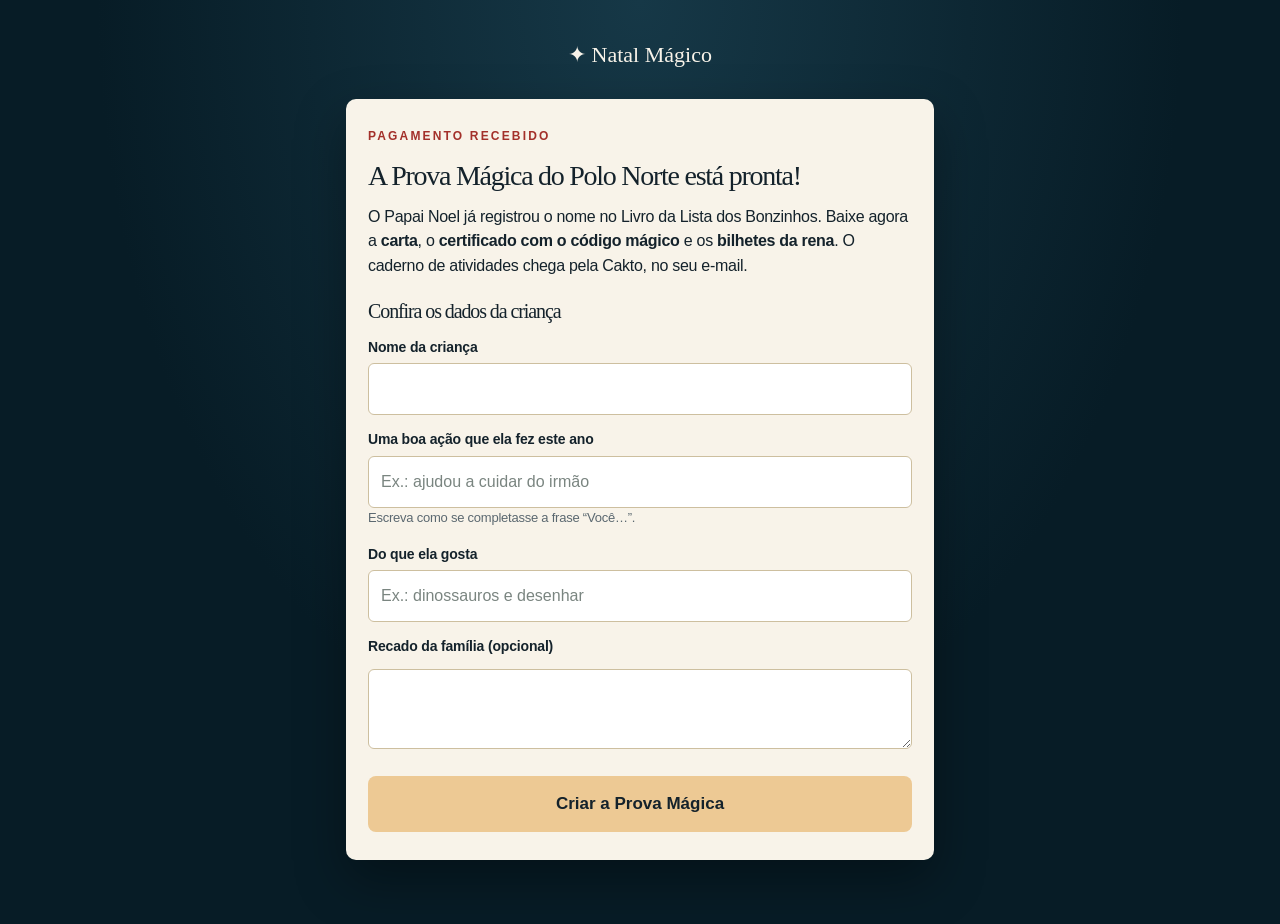
==== commit 356ffeda: "Novo ângulo: Prova Mágica do Polo Norte com entrega automática - Página de obrigado gera na hora o P" ====
--- a/obrigado.html
+++ b/obrigado.html
@@ -3,33 +3,39 @@
 <head>
 <meta charset="utf-8">
 <meta name="viewport" content="width=device-width, initial-scale=1">
-<title>Pedido recebido · Natal Mágico</title>
+<title>Sua Prova Mágica está pronta · Natal Mágico</title>
 <meta name="robots" content="noindex">
 <meta name="theme-color" content="#061c29">
 <link rel="stylesheet" href="css/styles.css">
+<link rel="stylesheet" href="css/kit-fonts.css">
 <style>
   html{background:#071c26}
   body{min-height:100vh;background:#071c26 radial-gradient(ellipse at top,#163847 0%,#071c26 60%) no-repeat;color:#f8f3e9}
-  .ob-wrap{max-width:560px;margin:0 auto;padding:40px 16px 64px}
-  .ob-brand{display:block;text-align:center;font-family:Georgia,serif;font-size:22px;color:#f8f3e9;margin-bottom:28px;text-decoration:none}
+  .ob-wrap{max-width:620px;margin:0 auto;padding:36px 16px 64px}
+  .ob-brand{display:block;text-align:center;font-family:Georgia,serif;font-size:22px;color:#f8f3e9;margin-bottom:24px;text-decoration:none}
   .ob-card{background:#f8f3e9;color:#14222b;border-radius:10px;padding:28px 22px;box-shadow:0 20px 50px rgba(0,0,0,.35)}
   .ob-kicker{font-size:12px;letter-spacing:.18em;text-transform:uppercase;color:#a3302a;font-weight:700;margin:0 0 8px}
   .ob-card h1{font-family:Georgia,serif;font-size:28px;line-height:1.2;margin:0 0 12px;color:#14222b}
+  .ob-card h2{font-family:Georgia,serif;font-size:20px;margin:22px 0 8px;color:#14222b}
   .ob-card p{margin:0 0 14px;line-height:1.55}
-  .ob-steps{margin:18px 0;padding:0;list-style:none;counter-reset:s}
+  .ob-steps{margin:16px 0;padding:0;list-style:none;counter-reset:s}
   .ob-steps li{counter-increment:s;position:relative;padding-left:38px;margin-bottom:12px;line-height:1.45}
   .ob-steps li::before{content:counter(s);position:absolute;left:0;top:0;width:26px;height:26px;border-radius:50%;background:#14222b;color:#edc994;font-weight:700;font-size:14px;display:flex;align-items:center;justify-content:center}
-  .ob-summary{background:#fff;border:1px solid #e6dcc8;border-radius:8px;padding:14px 16px;margin:16px 0;font-size:15px}
-  .ob-summary dt{font-weight:700;margin-top:6px}
-  .ob-summary dd{margin:0 0 4px}
   .ob-form label{display:block;font-weight:650;font-size:14px;margin:12px 0 4px}
   .ob-form input,.ob-form textarea{width:100%;box-sizing:border-box;padding:11px 12px;border:1px solid #cdbf9f;border-radius:6px;font:inherit;background:#fff;color:#14222b}
   .ob-form textarea{min-height:70px;resize:vertical}
-  .ob-wa{display:flex;align-items:center;justify-content:center;gap:10px;width:100%;min-height:54px;margin-top:18px;border:0;border-radius:8px;background:#1fa855;color:#fff;font-weight:700;font-size:17px;text-decoration:none;cursor:pointer;box-sizing:border-box;padding:12px 16px}
-  .ob-wa:hover{background:#178f47}
-  .ob-wa svg{width:24px;height:24px;flex:none;fill:currentColor}
+  .ob-hint{font-size:13px;color:#5b6870;margin:4px 0 0}
+  .ob-btn{display:flex;align-items:center;justify-content:center;gap:10px;width:100%;min-height:56px;margin-top:18px;border:0;border-radius:8px;background:#a3302a;color:#fff;font-weight:700;font-size:17px;cursor:pointer;box-sizing:border-box;padding:12px 16px;font-family:inherit}
+  .ob-btn:hover{background:#8a2621}
+  .ob-btn[disabled]{opacity:.6;cursor:wait}
+  .ob-btn.gold{background:#edc994;color:#14222b}
+  .ob-btn.gold:hover{background:#e2b977}
+  .ob-link{display:block;text-align:center;margin-top:14px;color:#a3302a;font-weight:650}
+  .ob-preview{display:grid;grid-template-columns:1fr 1.41fr;gap:10px;margin:18px 0 4px}
+  .ob-preview img{width:100%;height:auto;border-radius:6px;box-shadow:0 6px 16px rgba(0,0,0,.18);background:#eee}
+  .ob-preview img.wide{grid-column:1 / -1}
   .ob-small{font-size:13px;color:#5b6870;margin-top:14px}
-  .ob-edit{background:none;border:0;color:#a3302a;text-decoration:underline;font:inherit;font-size:14px;cursor:pointer;padding:0;margin-top:4px}
+  .ob-edit{background:none;border:0;color:#a3302a;text-decoration:underline;font:inherit;font-size:14px;cursor:pointer;padding:0;margin-top:10px}
   .ob-error{color:#a3302a;font-size:14px;margin-top:10px}
   [hidden]{display:none!important}
 </style>
@@ -39,44 +45,43 @@
   <a class="ob-brand" href="./">✦ Natal Mágico</a>
   <section class="ob-card" aria-labelledby="ob-title">
     <p class="ob-kicker">Pagamento recebido</p>
-    <h1 id="ob-title">Falta só um passo para a carta do Papai Noel!</h1>
-    <p>Os arquivos do kit chegam pela Cakto, no seu e-mail. Para a <strong>carta personalizada</strong>, envie os dados da criança para a nossa oficina pelo WhatsApp:</p>
-    <ol class="ob-steps">
-      <li>Toque no botão verde abaixo.</li>
-      <li>O WhatsApp abre com a mensagem pronta. É só <strong>enviar</strong>.</li>
-      <li>Você recebe a carta personalizada em até 24 horas.</li>
-    </ol>
-
-    <div id="ob-summary-box" hidden>
-      <dl class="ob-summary" id="ob-summary"></dl>
-      <button type="button" class="ob-edit" id="ob-edit">Corrigir dados</button>
-    </div>
+    <h1 id="ob-title">A Prova Mágica do Polo Norte está pronta!</h1>
+    <p>O Papai Noel já registrou o nome no Livro da Lista dos Bonzinhos. Baixe agora a <strong>carta</strong>, o <strong>certificado com o código mágico</strong> e os <strong>bilhetes da rena</strong>. O caderno de atividades chega pela Cakto, no seu e-mail.</p>
 
     <form class="ob-form" id="ob-form" hidden novalidate>
+      <h2>Confira os dados da criança</h2>
       <label for="f-child">Nome da criança</label>
-      <input id="f-child" maxlength="40" required>
-      <label for="f-age">Idade</label>
-      <input id="f-age" type="number" inputmode="numeric" min="1" max="17" required>
+      <input id="f-child" maxlength="24" required autocomplete="off">
       <label for="f-deed">Uma boa ação que ela fez este ano</label>
-      <input id="f-deed" maxlength="120" required placeholder="Ex.: ajudou a cuidar do irmão">
+      <input id="f-deed" maxlength="120" required placeholder="Ex.: ajudou a cuidar do irmão" autocomplete="off">
+      <p class="ob-hint">Escreva como se completasse a frase “Você…”.</p>
       <label for="f-likes">Do que ela gosta</label>
-      <input id="f-likes" maxlength="120" required placeholder="Ex.: dinossauros e desenhar">
+      <input id="f-likes" maxlength="80" required placeholder="Ex.: dinossauros e desenhar" autocomplete="off">
       <label for="f-note">Recado da família (opcional)</label>
-      <textarea id="f-note" maxlength="240"></textarea>
-      <label for="f-buyer">Seu nome (como na compra)</label>
-      <input id="f-buyer" maxlength="60">
-      <label for="f-email">E-mail usado na compra</label>
-      <input id="f-email" type="email" required>
-      <p class="ob-error" id="ob-error" hidden>Preencha os campos obrigatórios.</p>
+      <textarea id="f-note" maxlength="160"></textarea>
+      <p class="ob-error" id="ob-error" hidden>Preencha o nome, a boa ação e do que a criança gosta.</p>
+      <button type="submit" class="ob-btn gold">Criar a Prova Mágica</button>
     </form>
 
-    <a class="ob-wa" id="ob-wa" href="#" target="_blank" rel="noopener">
-      <svg viewBox="0 0 24 24" aria-hidden="true"><path d="M12 2a10 10 0 0 0-8.6 15.1L2 22l5-1.3A10 10 0 1 0 12 2Zm0 18.2a8.2 8.2 0 0 1-4.2-1.2l-.3-.2-3 .8.8-2.9-.2-.3A8.2 8.2 0 1 1 12 20.2Zm4.5-6.1c-.2-.1-1.5-.7-1.7-.8-.2-.1-.4-.1-.6.1l-.8 1c-.1.2-.3.2-.5.1a6.7 6.7 0 0 1-3.3-2.9c-.3-.4.2-.4.7-1.3.1-.2 0-.3 0-.4l-.8-1.8c-.2-.5-.4-.4-.6-.4h-.5a1 1 0 0 0-.7.3 3 3 0 0 0-.9 2.2 5.2 5.2 0 0 0 1.1 2.7 11.8 11.8 0 0 0 4.5 4c1.7.7 2.3.8 3.2.6.5-.1 1.5-.6 1.7-1.2.2-.6.2-1.1.2-1.2-.1-.1-.3-.2-.5-.3Z"/></svg>
-      Enviar dados no WhatsApp
-    </a>
-    <p class="ob-small">Não abriu? Envie uma mensagem para o nosso WhatsApp com o nome da criança, a idade, a boa ação, do que ela gosta e o e-mail da compra.</p>
+    <div id="ob-ready" hidden>
+      <div class="ob-preview" id="ob-preview" aria-label="Prévia do kit"></div>
+      <button type="button" class="ob-btn" id="ob-download">Baixar meu kit mágico (PDF)</button>
+      <a class="ob-link" id="ob-lista" href="lista.html" target="_blank" rel="noopener">Ver a página secreta do Livro do Polo Norte →</a>
+      <button type="button" class="ob-edit" id="ob-edit">Corrigir dados</button>
+
+      <h2>Como fazer a magia acontecer</h2>
+      <ol class="ob-steps">
+        <li>Imprima o PDF em folha A4 (de preferência papel mais grosso).</li>
+        <li>Deixe a carta, o certificado e o bilhete da rena em um lugar especial, como embaixo da árvore.</li>
+        <li>Quando a criança perguntar se é de verdade, aponte a câmera do celular para o código dourado do certificado. O nome dela aparece no Livro do Polo Norte!</li>
+      </ol>
+      <p class="ob-small">Dica: guarde este PDF. Você pode baixar de novo por esta página, neste mesmo navegador.</p>
+    </div>
   </section>
 </main>
+<script src="js/vendor/qrcode.js" defer></script>
+<script src="js/vendor/jspdf.umd.min.js" defer></script>
+<script src="js/kit-magico.js" defer></script>
 <script src="js/obrigado.js" defer></script>
 </body>
 </html>
--- a/css/kit-fonts.css
+++ b/css/kit-fonts.css
@@ -0,0 +1,4 @@
+@font-face{font-family:"Dancing Script";font-weight:400;font-display:swap;src:url(../fonts/dancing-script-latin-400-normal.woff2) format("woff2")}
+@font-face{font-family:"Dancing Script";font-weight:700;font-display:swap;src:url(../fonts/dancing-script-latin-700-normal.woff2) format("woff2")}
+@font-face{font-family:Cinzel;font-weight:400;font-display:swap;src:url(../fonts/cinzel-latin-400-normal.woff2) format("woff2")}
+@font-face{font-family:Cinzel;font-weight:700;font-display:swap;src:url(../fonts/cinzel-latin-700-normal.woff2) format("woff2")}
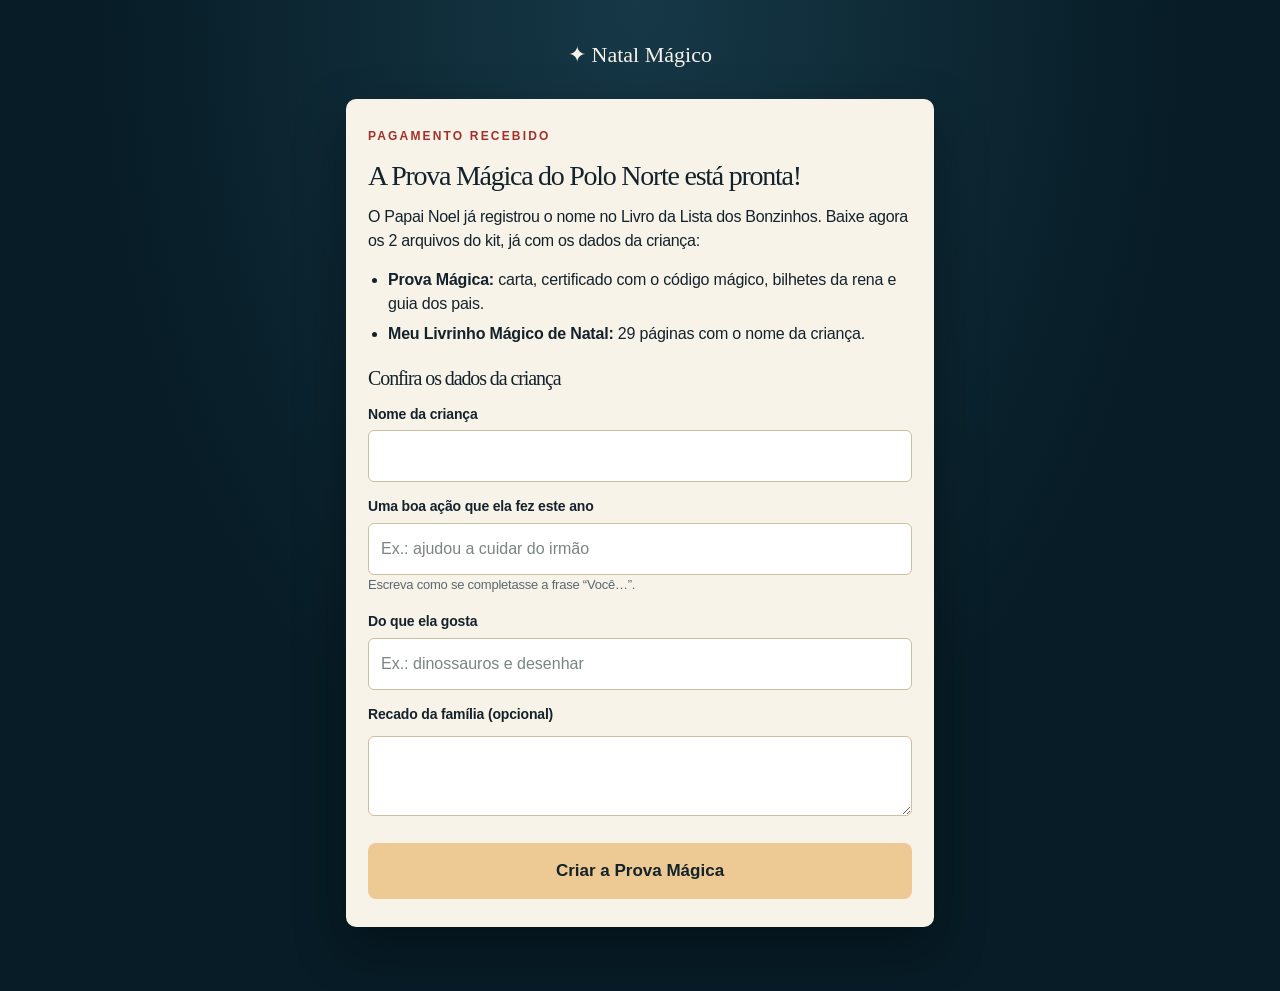
==== commit 2783954a: "Livrinho Mágico de 29 páginas personalizado, guia dos pais e novos preços - js/livrinho.js gera no n" ====
--- a/obrigado.html
+++ b/obrigado.html
@@ -34,6 +34,12 @@
   .ob-preview{display:grid;grid-template-columns:1fr 1.41fr;gap:10px;margin:18px 0 4px}
   .ob-preview img{width:100%;height:auto;border-radius:6px;box-shadow:0 6px 16px rgba(0,0,0,.18);background:#eee}
   .ob-preview img.wide{grid-column:1 / -1}
+  .ob-photo{margin:6px 0 18px;padding:16px;border:1px dashed #cdbf9f;border-radius:10px;background:#fff}
+  .ob-photo h2{margin-top:0}
+  .ob-file{position:relative;overflow:hidden}
+  .ob-file input{position:absolute;inset:0;opacity:0;cursor:pointer}
+  .ob-list{margin:0 0 14px;padding-left:20px;line-height:1.5}
+  .ob-list li{margin-bottom:6px}
   .ob-small{font-size:13px;color:#5b6870;margin-top:14px}
   .ob-edit{background:none;border:0;color:#a3302a;text-decoration:underline;font:inherit;font-size:14px;cursor:pointer;padding:0;margin-top:10px}
   .ob-error{color:#a3302a;font-size:14px;margin-top:10px}
@@ -46,7 +52,8 @@
   <section class="ob-card" aria-labelledby="ob-title">
     <p class="ob-kicker">Pagamento recebido</p>
     <h1 id="ob-title">A Prova Mágica do Polo Norte está pronta!</h1>
-    <p>O Papai Noel já registrou o nome no Livro da Lista dos Bonzinhos. Baixe agora a <strong>carta</strong>, o <strong>certificado com o código mágico</strong> e os <strong>bilhetes da rena</strong>. O caderno de atividades chega pela Cakto, no seu e-mail.</p>
+    <p>O Papai Noel já registrou o nome no Livro da Lista dos Bonzinhos. Baixe agora os 2 arquivos do kit, já com os dados da criança:</p>
+    <ul class="ob-list"><li><strong>Prova Mágica:</strong> carta, certificado com o código mágico, bilhetes da rena e guia dos pais.</li><li><strong>Meu Livrinho Mágico de Natal:</strong> 29 páginas com o nome da criança.</li></ul>
 
     <form class="ob-form" id="ob-form" hidden novalidate>
       <h2>Confira os dados da criança</h2>
@@ -63,25 +70,36 @@
       <button type="submit" class="ob-btn gold">Criar a Prova Mágica</button>
     </form>
 
+    <div class="ob-photo" id="ob-photo" hidden>
+      <h2>Foto da criança</h2>
+      <p>Escolha uma foto nítida do rosto. Ela entra na carta e no certificado na hora e fica só no seu aparelho.</p>
+      <label class="ob-btn gold ob-file"><input type="file" id="f-photo" accept="image/*">Escolher foto</label>
+      <p class="ob-error" id="ob-photo-error" hidden></p>
+    </div>
+
     <div id="ob-ready" hidden>
       <div class="ob-preview" id="ob-preview" aria-label="Prévia do kit"></div>
-      <button type="button" class="ob-btn" id="ob-download">Baixar meu kit mágico (PDF)</button>
+      <button type="button" class="ob-btn" id="ob-download">Baixar a Prova Mágica (PDF)</button>
+      <button type="button" class="ob-btn gold" id="ob-livrinho">Baixar o Livrinho Mágico · 29 páginas (PDF)</button>
+      <p class="ob-small" id="ob-livrinho-status" role="status"></p>
       <a class="ob-link" id="ob-lista" href="lista.html" target="_blank" rel="noopener">Ver a página secreta do Livro do Polo Norte →</a>
       <button type="button" class="ob-edit" id="ob-edit">Corrigir dados</button>
 
       <h2>Como fazer a magia acontecer</h2>
       <ol class="ob-steps">
-        <li>Imprima o PDF em folha A4 (de preferência papel mais grosso).</li>
+        <li>Imprima os PDFs em folha A4 (a carta e o certificado ficam mais bonitos em papel mais grosso).</li>
         <li>Deixe a carta, o certificado e o bilhete da rena em um lugar especial, como embaixo da árvore.</li>
         <li>Quando a criança perguntar se é de verdade, aponte a câmera do celular para o código dourado do certificado. O nome dela aparece no Livro do Polo Norte!</li>
       </ol>
-      <p class="ob-small">Dica: guarde este PDF. Você pode baixar de novo por esta página, neste mesmo navegador.</p>
+      <p class="ob-small">Precisa de ajuda? Suporte somente pelo <a href="https://wa.me/5515997663247" target="_blank" rel="noopener">WhatsApp (15) 99766-3247</a>.</p>
+      <p class="ob-small">Dica: guarde os PDFs. Você pode baixar de novo por esta página, neste mesmo navegador.</p>
     </div>
   </section>
 </main>
 <script src="js/vendor/qrcode.js" defer></script>
 <script src="js/vendor/jspdf.umd.min.js" defer></script>
 <script src="js/kit-magico.js" defer></script>
+<script src="js/livrinho.js" defer></script>
 <script src="js/obrigado.js" defer></script>
 </body>
 </html>
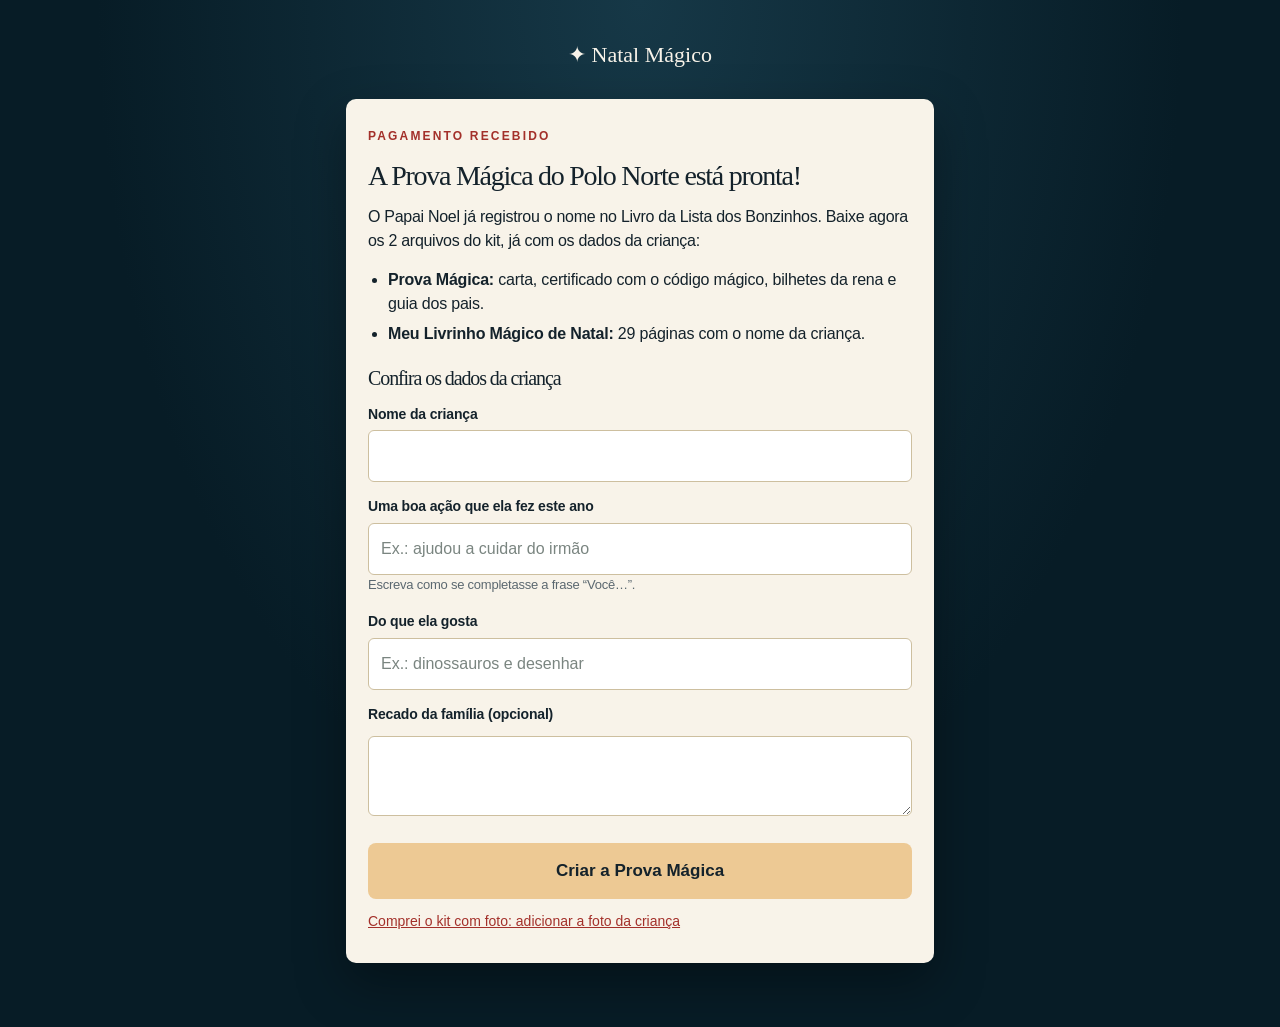
==== commit b5150eca: "Corrige o envio da foto na página de obrigado - Mostra a foto escolhida na hora, com 'Foto adicionad" ====
--- a/obrigado.html
+++ b/obrigado.html
@@ -36,6 +36,10 @@
   .ob-preview img.wide{grid-column:1 / -1}
   .ob-photo{margin:6px 0 18px;padding:16px;border:1px dashed #cdbf9f;border-radius:10px;background:#fff}
   .ob-photo h2{margin-top:0}
+  .ob-photo-ok{display:flex;align-items:center;gap:14px;margin:4px 0 4px}
+  .ob-photo-ok img{width:96px;height:96px;border-radius:50%;object-fit:cover;border:4px solid #c9a55c;flex:none}
+  .ob-photo-ok strong{display:block;color:#1f7a3f;font-size:17px}
+  .ob-photo-ok span{font-size:14px;color:#5b6870}
   .ob-file{position:relative;overflow:hidden}
   .ob-file input{position:absolute;inset:0;opacity:0;cursor:pointer}
   .ob-list{margin:0 0 14px;padding-left:20px;line-height:1.5}
@@ -73,9 +77,15 @@
     <div class="ob-photo" id="ob-photo" hidden>
       <h2>Foto da criança</h2>
       <p>Escolha uma foto nítida do rosto. Ela entra na carta e no certificado na hora e fica só no seu aparelho.</p>
-      <label class="ob-btn gold ob-file"><input type="file" id="f-photo" accept="image/*">Escolher foto</label>
-      <p class="ob-error" id="ob-photo-error" hidden></p>
+      <div class="ob-photo-ok" id="ob-photo-ok" hidden>
+        <img id="ob-photo-img" alt="Foto escolhida" width="96" height="96">
+        <div><strong>Foto adicionada ✓</strong><span>Ela já está na carta, no certificado e na carteirinha de elfo.</span></div>
+      </div>
+      <label class="ob-btn gold ob-file"><input type="file" id="f-photo" accept="image/*"><span id="ob-photo-label">Escolher foto</span></label>
+      <p class="ob-small" id="ob-photo-status" role="status" hidden></p>
+      <p class="ob-error" id="ob-photo-error" role="alert" hidden></p>
     </div>
+    <button type="button" class="ob-edit" id="ob-photo-show" hidden>Comprei o kit com foto: adicionar a foto da criança</button>
 
     <div id="ob-ready" hidden>
       <div class="ob-preview" id="ob-preview" aria-label="Prévia do kit"></div>
